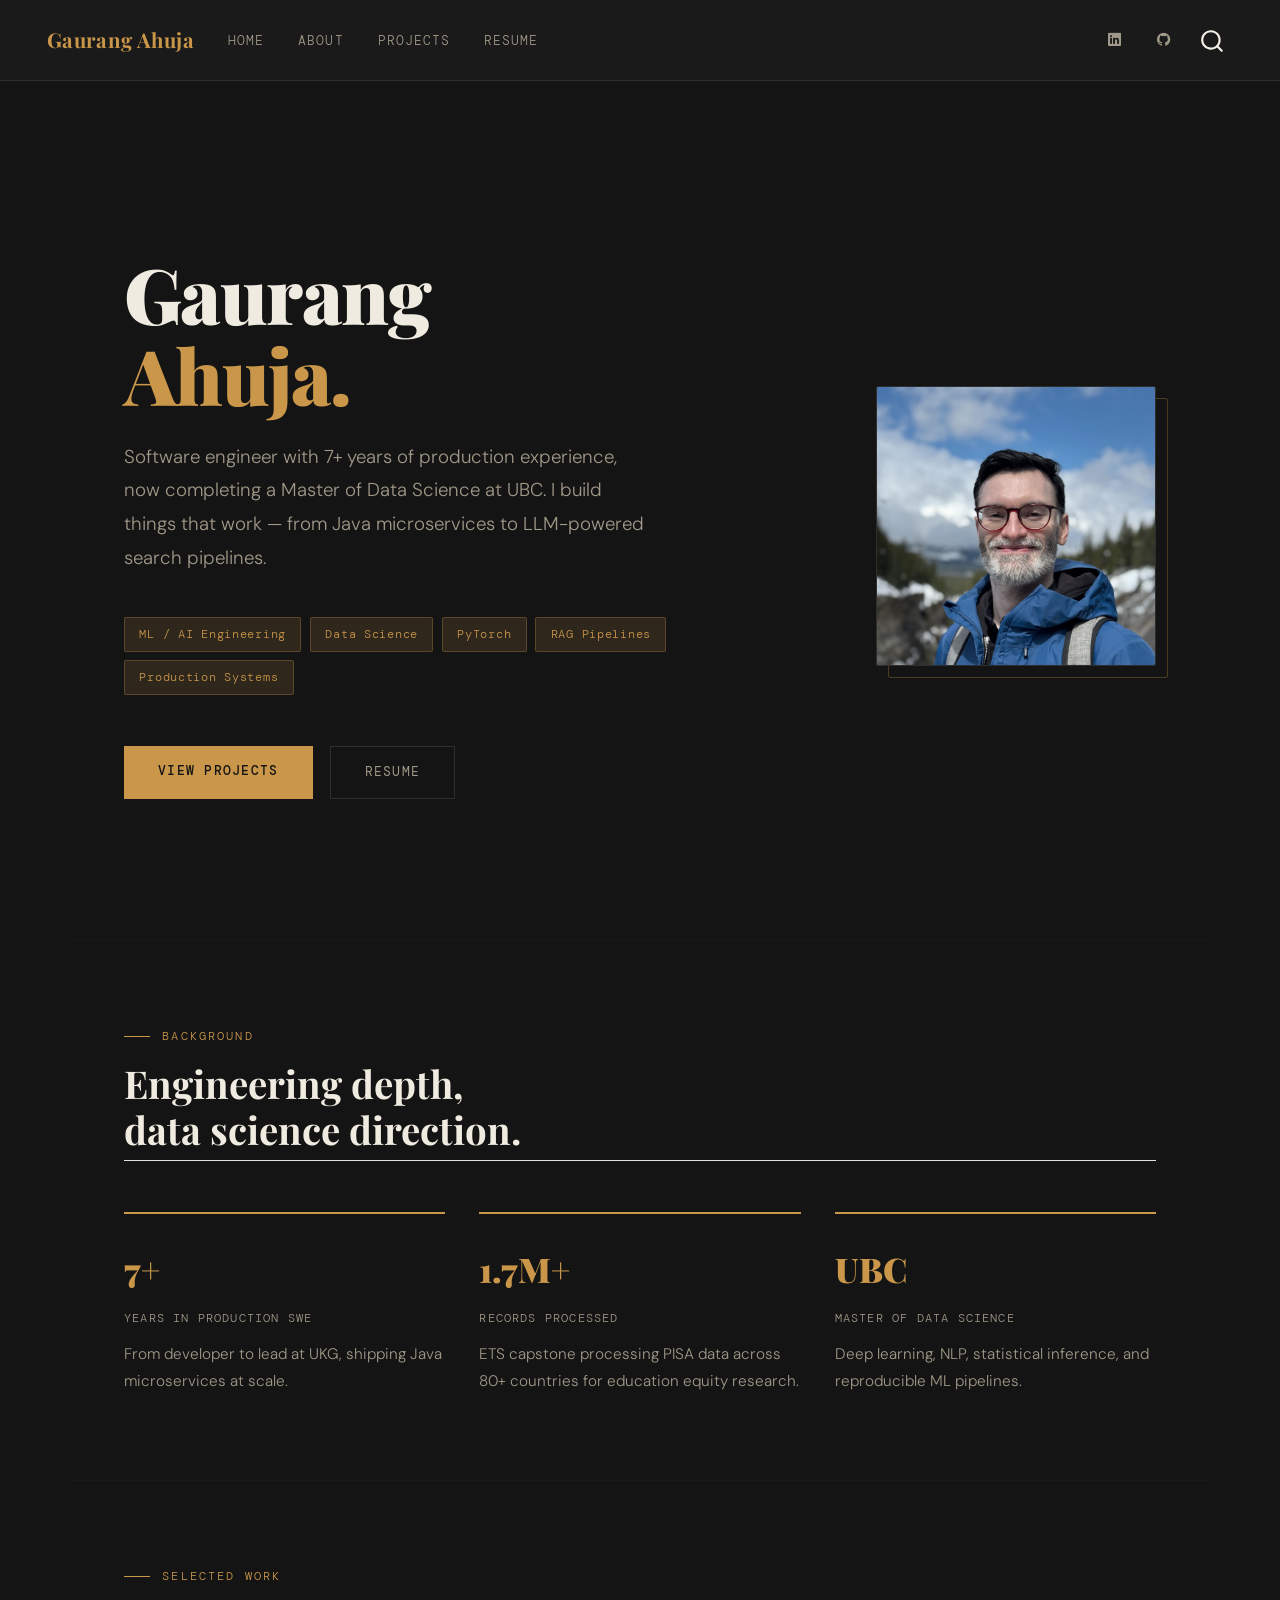
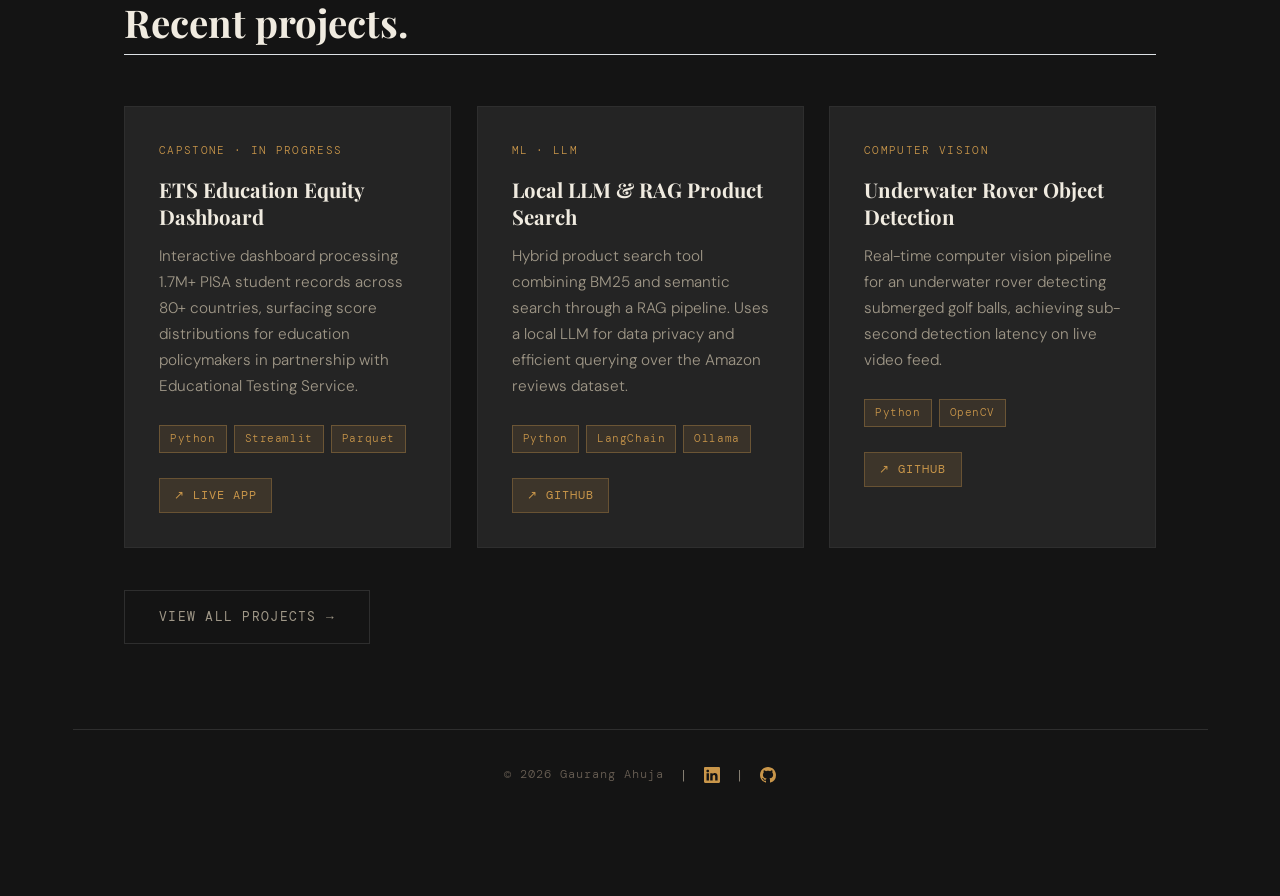
==== docs/index.html @ 5a4536c7 "fix font colour and styling" ====
<!DOCTYPE html>
<html xmlns="http://www.w3.org/1999/xhtml" lang="en" xml:lang="en"><head>

<meta charset="utf-8">
<meta name="generator" content="quarto-1.7.33">

<meta name="viewport" content="width=device-width, initial-scale=1.0, user-scalable=yes">


<title>Home – Gaurang Ahuja</title>
<style>
code{white-space: pre-wrap;}
span.smallcaps{font-variant: small-caps;}
div.columns{display: flex; gap: min(4vw, 1.5em);}
div.column{flex: auto; overflow-x: auto;}
div.hanging-indent{margin-left: 1.5em; text-indent: -1.5em;}
ul.task-list{list-style: none;}
ul.task-list li input[type="checkbox"] {
  width: 0.8em;
  margin: 0 0.8em 0.2em -1em; /* quarto-specific, see https://github.com/quarto-dev/quarto-cli/issues/4556 */ 
  vertical-align: middle;
}
</style>


<script src="site_libs/quarto-nav/quarto-nav.js"></script>
<script src="site_libs/quarto-nav/headroom.min.js"></script>
<script src="site_libs/clipboard/clipboard.min.js"></script>
<script src="site_libs/quarto-search/autocomplete.umd.js"></script>
<script src="site_libs/quarto-search/fuse.min.js"></script>
<script src="site_libs/quarto-search/quarto-search.js"></script>
<meta name="quarto:offset" content="./">
<link href="./favicon.ico" rel="icon">
<script src="site_libs/quarto-html/quarto.js" type="module"></script>
<script src="site_libs/quarto-html/tabsets/tabsets.js" type="module"></script>
<script src="site_libs/quarto-html/popper.min.js"></script>
<script src="site_libs/quarto-html/tippy.umd.min.js"></script>
<script src="site_libs/quarto-html/anchor.min.js"></script>
<link href="site_libs/quarto-html/tippy.css" rel="stylesheet">
<link href="site_libs/quarto-html/quarto-syntax-highlighting-ea385d0e468b0dd5ea5bf0780b1290d9.css" rel="stylesheet" id="quarto-text-highlighting-styles">
<script src="site_libs/bootstrap/bootstrap.min.js"></script>
<link href="site_libs/bootstrap/bootstrap-icons.css" rel="stylesheet">
<link href="site_libs/bootstrap/bootstrap-eea9c0ecd2c1f2538b0f4be70d340a17.min.css" rel="stylesheet" append-hash="true" id="quarto-bootstrap" data-mode="light">
<script id="quarto-search-options" type="application/json">{
  "location": "navbar",
  "copy-button": false,
  "collapse-after": 3,
  "panel-placement": "end",
  "type": "overlay",
  "limit": 50,
  "keyboard-shortcut": [
    "f",
    "/",
    "s"
  ],
  "show-item-context": false,
  "language": {
    "search-no-results-text": "No results",
    "search-matching-documents-text": "matching documents",
    "search-copy-link-title": "Copy link to search",
    "search-hide-matches-text": "Hide additional matches",
    "search-more-match-text": "more match in this document",
    "search-more-matches-text": "more matches in this document",
    "search-clear-button-title": "Clear",
    "search-text-placeholder": "",
    "search-detached-cancel-button-title": "Cancel",
    "search-submit-button-title": "Submit",
    "search-label": "Search"
  }
}</script>


<link rel="stylesheet" href="styles.css">
</head>

<body class="nav-fixed quarto-light">

<div id="quarto-search-results"></div>
  <header id="quarto-header" class="headroom fixed-top">
    <nav class="navbar navbar-expand-lg " data-bs-theme="dark">
      <div class="navbar-container container-fluid">
      <div class="navbar-brand-container mx-auto">
    <a class="navbar-brand" href="./index.html">
    <span class="navbar-title">Gaurang Ahuja</span>
    </a>
  </div>
            <div id="quarto-search" class="" title="Search"></div>
          <button class="navbar-toggler" type="button" data-bs-toggle="collapse" data-bs-target="#navbarCollapse" aria-controls="navbarCollapse" role="menu" aria-expanded="false" aria-label="Toggle navigation" onclick="if (window.quartoToggleHeadroom) { window.quartoToggleHeadroom(); }">
  <span class="navbar-toggler-icon"></span>
</button>
          <div class="collapse navbar-collapse" id="navbarCollapse">
            <ul class="navbar-nav navbar-nav-scroll me-auto">
  <li class="nav-item">
    <a class="nav-link active" href="./index.html" aria-current="page"> 
<span class="menu-text">Home</span></a>
  </li>  
  <li class="nav-item">
    <a class="nav-link" href="./about.html"> 
<span class="menu-text">About</span></a>
  </li>  
  <li class="nav-item">
    <a class="nav-link" href="./projects.html"> 
<span class="menu-text">Projects</span></a>
  </li>  
  <li class="nav-item">
    <a class="nav-link" href="./resume.html"> 
<span class="menu-text">Resume</span></a>
  </li>  
</ul>
            <ul class="navbar-nav navbar-nav-scroll ms-auto">
  <li class="nav-item compact">
    <a class="nav-link" href="https://www.linkedin.com/in/gaurang-ahuja/"> <i class="bi bi-linkedin" role="img" aria-label="LinkedIn">
</i> 
<span class="menu-text"></span></a>
  </li>  
  <li class="nav-item compact">
    <a class="nav-link" href="https://github.com/gaurang23"> <i class="bi bi-github" role="img" aria-label="GitHub">
</i> 
<span class="menu-text"></span></a>
  </li>  
</ul>
          </div> <!-- /navcollapse -->
            <div class="quarto-navbar-tools">
</div>
      </div> <!-- /container-fluid -->
    </nav>
</header>
<!-- content -->
<div id="quarto-content" class="quarto-container page-columns page-rows-contents page-layout-full page-navbar">
<!-- sidebar -->
<!-- margin-sidebar -->
    
<!-- main -->
<main class="content column-page" id="quarto-document-content">

<header id="title-block-header" class="quarto-title-block default">
<div class="quarto-title">
<h1 class="title">Home</h1>
</div>



<div class="quarto-title-meta column-page">

    
  
    
  </div>
  


</header>


<section class="hero">
  <div class="hero-text">
    <h1>Gaurang<br><span>Ahuja.</span></h1>
    <p class="hero-subtitle">
      Software engineer with 7+ years of production experience, 
      now completing a Master of Data Science at UBC. 
      I build things that work — from Java microservices to LLM-powered search pipelines.
    </p>
    <div class="hero-tags">
      <span class="tag">ML / AI Engineering</span>
      <span class="tag">Data Science</span>
      <span class="tag">PyTorch</span>
      <span class="tag">RAG Pipelines</span>
      <span class="tag">Production Systems</span>
    </div>
    <div class="hero-cta">
      <a href="./projects.html" class="btn-primary-custom">View Projects</a>
      <a href="./resume.html" class="btn-secondary-custom">Resume</a>
    </div>
  </div>
  <div class="hero-image">
    <img src="profile.jpg" alt="Gaurang Ahuja">
  </div>
</section>

<hr class="section-divider">

<section class="section">
  <div class="section-label">Background</div>
  <h2 class="anchored">Engineering depth,<br>data science direction.</h2>
  <div style="display: grid; grid-template-columns: 1fr 1fr 1fr; gap: 2rem;">
    <div style="border-top: 2px solid var(--accent); padding-top: 1.5rem;">
      <div style="font-family: 'Playfair Display', serif; font-size: 2rem; font-weight: 900; color: var(--accent); margin-bottom: 0.5rem;">7+</div>
      <div style="font-family: 'DM Mono', monospace; font-size: 0.7rem; letter-spacing: 0.1em; text-transform: uppercase; color: var(--text-secondary); margin-bottom: 0.75rem;">Years in Production SWE</div>
      <div style="font-size: 0.9rem; color: var(--text-secondary);">From developer to lead at UKG, shipping Java microservices at scale.</div>
    </div>
    <div style="border-top: 2px solid var(--accent); padding-top: 1.5rem;">
      <div style="font-family: 'Playfair Display', serif; font-size: 2rem; font-weight: 900; color: var(--accent); margin-bottom: 0.5rem;">1.7M+</div>
      <div style="font-family: 'DM Mono', monospace; font-size: 0.7rem; letter-spacing: 0.1em; text-transform: uppercase; color: var(--text-secondary); margin-bottom: 0.75rem;">Records Processed</div>
      <div style="font-size: 0.9rem; color: var(--text-secondary);">ETS capstone processing PISA data across 80+ countries for education equity research.</div>
    </div>
    <div style="border-top: 2px solid var(--accent); padding-top: 1.5rem;">
      <div style="font-family: 'Playfair Display', serif; font-size: 2rem; font-weight: 900; color: var(--accent); margin-bottom: 0.5rem;">UBC</div>
      <div style="font-family: 'DM Mono', monospace; font-size: 0.7rem; letter-spacing: 0.1em; text-transform: uppercase; color: var(--text-secondary); margin-bottom: 0.75rem;">Master of Data Science</div>
      <div style="font-size: 0.9rem; color: var(--text-secondary);">Deep learning, NLP, statistical inference, and reproducible ML pipelines.</div>
    </div>
  </div>
</section>

<hr class="section-divider">

<section class="section">
  <div class="section-label">Selected Work</div>
  <h2 class="anchored">Recent projects.</h2>
  <div class="projects-grid">

    <div class="project-card">
      <div class="project-badge">Capstone · In Progress</div>
      <div class="project-title">ETS Education Equity Dashboard</div>
      <p class="project-desc">Interactive dashboard processing 1.7M+ PISA student records across 80+ countries, surfacing score distributions for education policymakers in partnership with Educational Testing Service.</p>
      <div class="project-stack">
        <span class="stack-tag">Python</span>
        <span class="stack-tag">Streamlit</span>
        <span class="stack-tag">Parquet</span>
      </div>
      <div class="project-links">
        <a href="https://019e4677-6a04-aa54-3548-1eae51bbdb21.share.connect.posit.cloud/" class="project-link" target="_blank">↗ Live App</a>
      </div>
    </div>

    <div class="project-card">
      <div class="project-badge">ML · LLM</div>
      <div class="project-title">Local LLM &amp; RAG Product Search</div>
      <p class="project-desc">Hybrid product search tool combining BM25 and semantic search through a RAG pipeline. Uses a local LLM for data privacy and efficient querying over the Amazon reviews dataset.</p>
      <div class="project-stack">
        <span class="stack-tag">Python</span>
        <span class="stack-tag">LangChain</span>
        <span class="stack-tag">Ollama</span>
      </div>
      <div class="project-links">
        <a href="https://github.com/gaurang23" class="project-link" target="_blank">↗ GitHub</a>
      </div>
    </div>

    <div class="project-card">
      <div class="project-badge">Computer Vision</div>
      <div class="project-title">Underwater Rover Object Detection</div>
      <p class="project-desc">Real-time computer vision pipeline for an underwater rover detecting submerged golf balls, achieving sub-second detection latency on live video feed.</p>
      <div class="project-stack">
        <span class="stack-tag">Python</span>
        <span class="stack-tag">OpenCV</span>
      </div>
      <div class="project-links">
        <a href="https://github.com/gaurang23" class="project-link" target="_blank">↗ GitHub</a>
      </div>
    </div>

  </div>
  <div style="margin-top: 2.5rem;">
    <a href="./projects.html" class="btn-secondary-custom">View all projects →</a>
  </div>
</section>

<footer class="site-footer">
  <span>© 2026 Gaurang Ahuja</span>
  &nbsp;<span style="color: var(--text-secondary);">|</span>&nbsp;
  <a href="https://www.linkedin.com/in/gaurang-ahuja/" style="color: var(--accent); text-decoration: none;" title="LinkedIn">
    <svg xmlns="http://www.w3.org/2000/svg" width="16" height="16" fill="currentColor" viewbox="0 0 16 16" style="vertical-align: middle;">
      <path d="M0 1.146C0 .513.526 0 1.175 0h13.65C15.474 0 16 .513 16 1.146v13.708c0 .633-.526 1.146-1.175 1.146H1.175C.526 16 0 15.487 0 14.854zm4.943 12.248V6.169H2.542v7.225zm-1.2-8.212c.837 0 1.358-.554 1.358-1.248-.015-.709-.52-1.248-1.342-1.248S2.4 3.226 2.4 3.934c0 .694.521 1.248 1.327 1.248zm4.908 8.212V9.359c0-.216.016-.432.08-.586.173-.431.568-.878 1.232-.878.869 0 1.216.662 1.216 1.634v3.865h2.401V9.25c0-2.22-1.184-3.252-2.764-3.252-1.274 0-1.845.7-2.165 1.193v.025h-.016l.016-.025V6.169h-2.4c.03.678 0 7.225 0 7.225z"></path>
    </svg>
  </a>
  &nbsp;<span style="color: var(--text-secondary);">|</span>&nbsp;
  <a href="https://github.com/gaurang23" style="color: var(--accent); text-decoration: none;" title="GitHub">
    <svg xmlns="http://www.w3.org/2000/svg" width="16" height="16" fill="currentColor" viewbox="0 0 16 16" style="vertical-align: middle;">
      <path d="M8 0C3.58 0 0 3.58 0 8c0 3.54 2.29 6.53 5.47 7.59.4.07.55-.17.55-.38 0-.19-.01-.82-.01-1.49-2.01.37-2.53-.49-2.69-.94-.09-.23-.48-.94-.82-1.13-.28-.15-.68-.52-.01-.53.63-.01 1.08.58 1.23.82.72 1.21 1.87.87 2.33.66.07-.52.28-.87.51-1.07-1.78-.2-3.64-.89-3.64-3.95 0-.87.31-1.59.82-2.15-.08-.2-.36-1.02.08-2.12 0 0 .67-.21 2.2.82.64-.18 1.32-.27 2-.27s1.36.09 2 .27c1.53-1.04 2.2-.82 2.2-.82.44 1.1.16 1.92.08 2.12.51.56.82 1.27.82 2.15 0 3.07-1.87 3.75-3.65 3.95.29.25.54.73.54 1.48 0 1.07-.01 1.93-.01 2.2 0 .21.15.46.55.38A8.01 8.01 0 0 0 16 8c0-4.42-3.58-8-8-8"></path>
    </svg>
  </a>
</footer>



</main> <!-- /main -->
<script id="quarto-html-after-body" type="application/javascript">
  window.document.addEventListener("DOMContentLoaded", function (event) {
    const icon = "";
    const anchorJS = new window.AnchorJS();
    anchorJS.options = {
      placement: 'right',
      icon: icon
    };
    anchorJS.add('.anchored');
    const isCodeAnnotation = (el) => {
      for (const clz of el.classList) {
        if (clz.startsWith('code-annotation-')) {                     
          return true;
        }
      }
      return false;
    }
    const onCopySuccess = function(e) {
      // button target
      const button = e.trigger;
      // don't keep focus
      button.blur();
      // flash "checked"
      button.classList.add('code-copy-button-checked');
      var currentTitle = button.getAttribute("title");
      button.setAttribute("title", "Copied!");
      let tooltip;
      if (window.bootstrap) {
        button.setAttribute("data-bs-toggle", "tooltip");
        button.setAttribute("data-bs-placement", "left");
        button.setAttribute("data-bs-title", "Copied!");
        tooltip = new bootstrap.Tooltip(button, 
          { trigger: "manual", 
            customClass: "code-copy-button-tooltip",
            offset: [0, -8]});
        tooltip.show();    
      }
      setTimeout(function() {
        if (tooltip) {
          tooltip.hide();
          button.removeAttribute("data-bs-title");
          button.removeAttribute("data-bs-toggle");
          button.removeAttribute("data-bs-placement");
        }
        button.setAttribute("title", currentTitle);
        button.classList.remove('code-copy-button-checked');
      }, 1000);
      // clear code selection
      e.clearSelection();
    }
    const getTextToCopy = function(trigger) {
        const codeEl = trigger.previousElementSibling.cloneNode(true);
        for (const childEl of codeEl.children) {
          if (isCodeAnnotation(childEl)) {
            childEl.remove();
          }
        }
        return codeEl.innerText;
    }
    const clipboard = new window.ClipboardJS('.code-copy-button:not([data-in-quarto-modal])', {
      text: getTextToCopy
    });
    clipboard.on('success', onCopySuccess);
    if (window.document.getElementById('quarto-embedded-source-code-modal')) {
      const clipboardModal = new window.ClipboardJS('.code-copy-button[data-in-quarto-modal]', {
        text: getTextToCopy,
        container: window.document.getElementById('quarto-embedded-source-code-modal')
      });
      clipboardModal.on('success', onCopySuccess);
    }
      var localhostRegex = new RegExp(/^(?:http|https):\/\/localhost\:?[0-9]*\//);
      var mailtoRegex = new RegExp(/^mailto:/);
        var filterRegex = new RegExp('/' + window.location.host + '/');
      var isInternal = (href) => {
          return filterRegex.test(href) || localhostRegex.test(href) || mailtoRegex.test(href);
      }
      // Inspect non-navigation links and adorn them if external
     var links = window.document.querySelectorAll('a[href]:not(.nav-link):not(.navbar-brand):not(.toc-action):not(.sidebar-link):not(.sidebar-item-toggle):not(.pagination-link):not(.no-external):not([aria-hidden]):not(.dropdown-item):not(.quarto-navigation-tool):not(.about-link)');
      for (var i=0; i<links.length; i++) {
        const link = links[i];
        if (!isInternal(link.href)) {
          // undo the damage that might have been done by quarto-nav.js in the case of
          // links that we want to consider external
          if (link.dataset.originalHref !== undefined) {
            link.href = link.dataset.originalHref;
          }
        }
      }
    function tippyHover(el, contentFn, onTriggerFn, onUntriggerFn) {
      const config = {
        allowHTML: true,
        maxWidth: 500,
        delay: 100,
        arrow: false,
        appendTo: function(el) {
            return el.parentElement;
        },
        interactive: true,
        interactiveBorder: 10,
        theme: 'quarto',
        placement: 'bottom-start',
      };
      if (contentFn) {
        config.content = contentFn;
      }
      if (onTriggerFn) {
        config.onTrigger = onTriggerFn;
      }
      if (onUntriggerFn) {
        config.onUntrigger = onUntriggerFn;
      }
      window.tippy(el, config); 
    }
    const noterefs = window.document.querySelectorAll('a[role="doc-noteref"]');
    for (var i=0; i<noterefs.length; i++) {
      const ref = noterefs[i];
      tippyHover(ref, function() {
        // use id or data attribute instead here
        let href = ref.getAttribute('data-footnote-href') || ref.getAttribute('href');
        try { href = new URL(href).hash; } catch {}
        const id = href.replace(/^#\/?/, "");
        const note = window.document.getElementById(id);
        if (note) {
          return note.innerHTML;
        } else {
          return "";
        }
      });
    }
    const xrefs = window.document.querySelectorAll('a.quarto-xref');
    const processXRef = (id, note) => {
      // Strip column container classes
      const stripColumnClz = (el) => {
        el.classList.remove("page-full", "page-columns");
        if (el.children) {
          for (const child of el.children) {
            stripColumnClz(child);
          }
        }
      }
      stripColumnClz(note)
      if (id === null || id.startsWith('sec-')) {
        // Special case sections, only their first couple elements
        const container = document.createElement("div");
        if (note.children && note.children.length > 2) {
          container.appendChild(note.children[0].cloneNode(true));
          for (let i = 1; i < note.children.length; i++) {
            const child = note.children[i];
            if (child.tagName === "P" && child.innerText === "") {
              continue;
            } else {
              container.appendChild(child.cloneNode(true));
              break;
            }
          }
          if (window.Quarto?.typesetMath) {
            window.Quarto.typesetMath(container);
          }
          return container.innerHTML
        } else {
          if (window.Quarto?.typesetMath) {
            window.Quarto.typesetMath(note);
          }
          return note.innerHTML;
        }
      } else {
        // Remove any anchor links if they are present
        const anchorLink = note.querySelector('a.anchorjs-link');
        if (anchorLink) {
          anchorLink.remove();
        }
        if (window.Quarto?.typesetMath) {
          window.Quarto.typesetMath(note);
        }
        if (note.classList.contains("callout")) {
          return note.outerHTML;
        } else {
          return note.innerHTML;
        }
      }
    }
    for (var i=0; i<xrefs.length; i++) {
      const xref = xrefs[i];
      tippyHover(xref, undefined, function(instance) {
        instance.disable();
        let url = xref.getAttribute('href');
        let hash = undefined; 
        if (url.startsWith('#')) {
          hash = url;
        } else {
          try { hash = new URL(url).hash; } catch {}
        }
        if (hash) {
          const id = hash.replace(/^#\/?/, "");
          const note = window.document.getElementById(id);
          if (note !== null) {
            try {
              const html = processXRef(id, note.cloneNode(true));
              instance.setContent(html);
            } finally {
              instance.enable();
              instance.show();
            }
          } else {
            // See if we can fetch this
            fetch(url.split('#')[0])
            .then(res => res.text())
            .then(html => {
              const parser = new DOMParser();
              const htmlDoc = parser.parseFromString(html, "text/html");
              const note = htmlDoc.getElementById(id);
              if (note !== null) {
                const html = processXRef(id, note);
                instance.setContent(html);
              } 
            }).finally(() => {
              instance.enable();
              instance.show();
            });
          }
        } else {
          // See if we can fetch a full url (with no hash to target)
          // This is a special case and we should probably do some content thinning / targeting
          fetch(url)
          .then(res => res.text())
          .then(html => {
            const parser = new DOMParser();
            const htmlDoc = parser.parseFromString(html, "text/html");
            const note = htmlDoc.querySelector('main.content');
            if (note !== null) {
              // This should only happen for chapter cross references
              // (since there is no id in the URL)
              // remove the first header
              if (note.children.length > 0 && note.children[0].tagName === "HEADER") {
                note.children[0].remove();
              }
              const html = processXRef(null, note);
              instance.setContent(html);
            } 
          }).finally(() => {
            instance.enable();
            instance.show();
          });
        }
      }, function(instance) {
      });
    }
        let selectedAnnoteEl;
        const selectorForAnnotation = ( cell, annotation) => {
          let cellAttr = 'data-code-cell="' + cell + '"';
          let lineAttr = 'data-code-annotation="' +  annotation + '"';
          const selector = 'span[' + cellAttr + '][' + lineAttr + ']';
          return selector;
        }
        const selectCodeLines = (annoteEl) => {
          const doc = window.document;
          const targetCell = annoteEl.getAttribute("data-target-cell");
          const targetAnnotation = annoteEl.getAttribute("data-target-annotation");
          const annoteSpan = window.document.querySelector(selectorForAnnotation(targetCell, targetAnnotation));
          const lines = annoteSpan.getAttribute("data-code-lines").split(",");
          const lineIds = lines.map((line) => {
            return targetCell + "-" + line;
          })
          let top = null;
          let height = null;
          let parent = null;
          if (lineIds.length > 0) {
              //compute the position of the single el (top and bottom and make a div)
              const el = window.document.getElementById(lineIds[0]);
              top = el.offsetTop;
              height = el.offsetHeight;
              parent = el.parentElement.parentElement;
            if (lineIds.length > 1) {
              const lastEl = window.document.getElementById(lineIds[lineIds.length - 1]);
              const bottom = lastEl.offsetTop + lastEl.offsetHeight;
              height = bottom - top;
            }
            if (top !== null && height !== null && parent !== null) {
              // cook up a div (if necessary) and position it 
              let div = window.document.getElementById("code-annotation-line-highlight");
              if (div === null) {
                div = window.document.createElement("div");
                div.setAttribute("id", "code-annotation-line-highlight");
                div.style.position = 'absolute';
                parent.appendChild(div);
              }
              div.style.top = top - 2 + "px";
              div.style.height = height + 4 + "px";
              div.style.left = 0;
              let gutterDiv = window.document.getElementById("code-annotation-line-highlight-gutter");
              if (gutterDiv === null) {
                gutterDiv = window.document.createElement("div");
                gutterDiv.setAttribute("id", "code-annotation-line-highlight-gutter");
                gutterDiv.style.position = 'absolute';
                const codeCell = window.document.getElementById(targetCell);
                const gutter = codeCell.querySelector('.code-annotation-gutter');
                gutter.appendChild(gutterDiv);
              }
              gutterDiv.style.top = top - 2 + "px";
              gutterDiv.style.height = height + 4 + "px";
            }
            selectedAnnoteEl = annoteEl;
          }
        };
        const unselectCodeLines = () => {
          const elementsIds = ["code-annotation-line-highlight", "code-annotation-line-highlight-gutter"];
          elementsIds.forEach((elId) => {
            const div = window.document.getElementById(elId);
            if (div) {
              div.remove();
            }
          });
          selectedAnnoteEl = undefined;
        };
          // Handle positioning of the toggle
      window.addEventListener(
        "resize",
        throttle(() => {
          elRect = undefined;
          if (selectedAnnoteEl) {
            selectCodeLines(selectedAnnoteEl);
          }
        }, 10)
      );
      function throttle(fn, ms) {
      let throttle = false;
      let timer;
        return (...args) => {
          if(!throttle) { // first call gets through
              fn.apply(this, args);
              throttle = true;
          } else { // all the others get throttled
              if(timer) clearTimeout(timer); // cancel #2
              timer = setTimeout(() => {
                fn.apply(this, args);
                timer = throttle = false;
              }, ms);
          }
        };
      }
        // Attach click handler to the DT
        const annoteDls = window.document.querySelectorAll('dt[data-target-cell]');
        for (const annoteDlNode of annoteDls) {
          annoteDlNode.addEventListener('click', (event) => {
            const clickedEl = event.target;
            if (clickedEl !== selectedAnnoteEl) {
              unselectCodeLines();
              const activeEl = window.document.querySelector('dt[data-target-cell].code-annotation-active');
              if (activeEl) {
                activeEl.classList.remove('code-annotation-active');
              }
              selectCodeLines(clickedEl);
              clickedEl.classList.add('code-annotation-active');
            } else {
              // Unselect the line
              unselectCodeLines();
              clickedEl.classList.remove('code-annotation-active');
            }
          });
        }
    const findCites = (el) => {
      const parentEl = el.parentElement;
      if (parentEl) {
        const cites = parentEl.dataset.cites;
        if (cites) {
          return {
            el,
            cites: cites.split(' ')
          };
        } else {
          return findCites(el.parentElement)
        }
      } else {
        return undefined;
      }
    };
    var bibliorefs = window.document.querySelectorAll('a[role="doc-biblioref"]');
    for (var i=0; i<bibliorefs.length; i++) {
      const ref = bibliorefs[i];
      const citeInfo = findCites(ref);
      if (citeInfo) {
        tippyHover(citeInfo.el, function() {
          var popup = window.document.createElement('div');
          citeInfo.cites.forEach(function(cite) {
            var citeDiv = window.document.createElement('div');
            citeDiv.classList.add('hanging-indent');
            citeDiv.classList.add('csl-entry');
            var biblioDiv = window.document.getElementById('ref-' + cite);
            if (biblioDiv) {
              citeDiv.innerHTML = biblioDiv.innerHTML;
            }
            popup.appendChild(citeDiv);
          });
          return popup.innerHTML;
        });
      }
    }
  });
  </script>
</div> <!-- /content -->




</body></html>
---- docs/site_libs/quarto-html/tippy.css ----
.tippy-box[data-animation=fade][data-state=hidden]{opacity:0}[data-tippy-root]{max-width:calc(100vw - 10px)}.tippy-box{position:relative;background-color:#333;color:#fff;border-radius:4px;font-size:14px;line-height:1.4;white-space:normal;outline:0;transition-property:transform,visibility,opacity}.tippy-box[data-placement^=top]>.tippy-arrow{bottom:0}.tippy-box[data-placement^=top]>.tippy-arrow:before{bottom:-7px;left:0;border-width:8px 8px 0;border-top-color:initial;transform-origin:center top}.tippy-box[data-placement^=bottom]>.tippy-arrow{top:0}.tippy-box[data-placement^=bottom]>.tippy-arrow:before{top:-7px;left:0;border-width:0 8px 8px;border-bottom-color:initial;transform-origin:center bottom}.tippy-box[data-placement^=left]>.tippy-arrow{right:0}.tippy-box[data-placement^=left]>.tippy-arrow:before{border-width:8px 0 8px 8px;border-left-color:initial;right:-7px;transform-origin:center left}.tippy-box[data-placement^=right]>.tippy-arrow{left:0}.tippy-box[data-placement^=right]>.tippy-arrow:before{left:-7px;border-width:8px 8px 8px 0;border-right-color:initial;transform-origin:center right}.tippy-box[data-inertia][data-state=visible]{transition-timing-function:cubic-bezier(.54,1.5,.38,1.11)}.tippy-arrow{width:16px;height:16px;color:#333}.tippy-arrow:before{content:"";position:absolute;border-color:transparent;border-style:solid}.tippy-content{position:relative;padding:5px 9px;z-index:1}
---- docs/site_libs/quarto-html/quarto-syntax-highlighting-ea385d0e468b0dd5ea5bf0780b1290d9.css ----
/* quarto syntax highlight colors */
:root {
  --quarto-hl-ot-color: #003B4F;
  --quarto-hl-at-color: #657422;
  --quarto-hl-ss-color: #20794D;
  --quarto-hl-an-color: #5E5E5E;
  --quarto-hl-fu-color: #4758AB;
  --quarto-hl-st-color: #20794D;
  --quarto-hl-cf-color: #003B4F;
  --quarto-hl-op-color: #5E5E5E;
  --quarto-hl-er-color: #AD0000;
  --quarto-hl-bn-color: #AD0000;
  --quarto-hl-al-color: #AD0000;
  --quarto-hl-va-color: #111111;
  --quarto-hl-bu-color: inherit;
  --quarto-hl-ex-color: inherit;
  --quarto-hl-pp-color: #AD0000;
  --quarto-hl-in-color: #5E5E5E;
  --quarto-hl-vs-color: #20794D;
  --quarto-hl-wa-color: #5E5E5E;
  --quarto-hl-do-color: #5E5E5E;
  --quarto-hl-im-color: #00769E;
  --quarto-hl-ch-color: #20794D;
  --quarto-hl-dt-color: #AD0000;
  --quarto-hl-fl-color: #AD0000;
  --quarto-hl-co-color: #5E5E5E;
  --quarto-hl-cv-color: #5E5E5E;
  --quarto-hl-cn-color: #8f5902;
  --quarto-hl-sc-color: #5E5E5E;
  --quarto-hl-dv-color: #AD0000;
  --quarto-hl-kw-color: #003B4F;
}

/* other quarto variables */
:root {
  --quarto-font-monospace: SFMono-Regular, Menlo, Monaco, Consolas, "Liberation Mono", "Courier New", monospace;
}

/* syntax highlight based on Pandoc's rules */
pre > code.sourceCode > span {
  color: #003B4F;
}

code.sourceCode > span {
  color: #003B4F;
}

div.sourceCode,
div.sourceCode pre.sourceCode {
  color: #003B4F;
}

/* Normal */
code span {
  color: #003B4F;
}

/* Alert */
code span.al {
  color: #AD0000;
  font-style: inherit;
}

/* Annotation */
code span.an {
  color: #5E5E5E;
  font-style: inherit;
}

/* Attribute */
code span.at {
  color: #657422;
  font-style: inherit;
}

/* BaseN */
code span.bn {
  color: #AD0000;
  font-style: inherit;
}

/* BuiltIn */
code span.bu {
  font-style: inherit;
}

/* ControlFlow */
code span.cf {
  color: #003B4F;
  font-weight: bold;
  font-style: inherit;
}

/* Char */
code span.ch {
  color: #20794D;
  font-style: inherit;
}

/* Constant */
code span.cn {
  color: #8f5902;
  font-style: inherit;
}

/* Comment */
code span.co {
  color: #5E5E5E;
  font-style: inherit;
}

/* CommentVar */
code span.cv {
  color: #5E5E5E;
  font-style: italic;
}

/* Documentation */
code span.do {
  color: #5E5E5E;
  font-style: italic;
}

/* DataType */
code span.dt {
  color: #AD0000;
  font-style: inherit;
}

/* DecVal */
code span.dv {
  color: #AD0000;
  font-style: inherit;
}

/* Error */
code span.er {
  color: #AD0000;
  font-style: inherit;
}

/* Extension */
code span.ex {
  font-style: inherit;
}

/* Float */
code span.fl {
  color: #AD0000;
  font-style: inherit;
}

/* Function */
code span.fu {
  color: #4758AB;
  font-style: inherit;
}

/* Import */
code span.im {
  color: #00769E;
  font-style: inherit;
}

/* Information */
code span.in {
  color: #5E5E5E;
  font-style: inherit;
}

/* Keyword */
code span.kw {
  color: #003B4F;
  font-weight: bold;
  font-style: inherit;
}

/* Operator */
code span.op {
  color: #5E5E5E;
  font-style: inherit;
}

/* Other */
code span.ot {
  color: #003B4F;
  font-style: inherit;
}

/* Preprocessor */
code span.pp {
  color: #AD0000;
  font-style: inherit;
}

/* SpecialChar */
code span.sc {
  color: #5E5E5E;
  font-style: inherit;
}

/* SpecialString */
code span.ss {
  color: #20794D;
  font-style: inherit;
}

/* String */
code span.st {
  color: #20794D;
  font-style: inherit;
}

/* Variable */
code span.va {
  color: #111111;
  font-style: inherit;
}

/* VerbatimString */
code span.vs {
  color: #20794D;
  font-style: inherit;
}

/* Warning */
code span.wa {
  color: #5E5E5E;
  font-style: italic;
}

.prevent-inlining {
  content: "</";
}

/*# sourceMappingURL=538754cbb4183396a2435bcb80637e05.css.map */
---- docs/styles.css ----
/* ============================================
   GAURANG AHUJA — PORTFOLIO
   Dark editorial aesthetic
   Charcoal + Warm Amber accent
   ============================================ */

@import url('https://fonts.googleapis.com/css2?family=Playfair+Display:wght@400;700;900&family=DM+Mono:wght@300;400;500&family=DM+Sans:wght@300;400;500&display=swap');

:root {
  --bg-primary: #141414;
  --bg-secondary: #1e1e1e;
  --bg-card: #242424;
  --accent: #c9964a;
  --accent-light: #e8b96a;
  --accent-dim: rgba(201, 150, 74, 0.15);
  --text-primary: #f0ebe0;
  --text-secondary: #a09888;
  --text-muted: #6a6055;
  --border: #2e2e2e;
  --border-accent: rgba(201, 150, 74, 0.3);
}

/* ── Base ── */
body {
  background-color: var(--bg-primary) !important;
  color: var(--text-primary) !important;
  font-family: 'DM Sans', sans-serif !important;
  font-weight: 300;
  line-height: 1.75;
}

/* ── Navbar ── */
.navbar {
  background-color: #1a1a1a !important;
  border-bottom: 1px solid var(--border) !important;
  padding: 1rem 2rem !important;
}

.navbar-brand {
  font-family: 'Playfair Display', serif !important;
  font-weight: 700 !important;
  font-size: 1.2rem !important;
  color: var(--accent) !important;
  letter-spacing: 0.02em;
}

.navbar-nav .nav-link {
  color: var(--text-secondary) !important;
  font-family: 'DM Mono', monospace !important;
  font-size: 0.78rem !important;
  letter-spacing: 0.08em !important;
  text-transform: uppercase !important;
  transition: color 0.2s ease !important;
  padding: 0.5rem 1rem !important;
}

.navbar-nav .nav-link:hover {
  color: var(--accent) !important;
}

/* ── Main content area ── */
#quarto-content {
  background-color: var(--bg-primary) !important;
}

main {
  background-color: var(--bg-primary) !important;
}

.page-layout-full {
  background-color: var(--bg-primary) !important;
}

/* ── Hero Section ── */
.hero {
  min-height: 92vh;
  display: flex;
  align-items: center;
  padding: 6rem 2rem;
  max-width: 1100px;
  margin: 0 auto;
  gap: 5rem;
}

.hero-text {
  flex: 1;
}

.hero-eyebrow {
  font-family: 'DM Mono', monospace;
  font-size: 0.72rem;
  letter-spacing: 0.18em;
  text-transform: uppercase;
  color: var(--accent);
  margin-bottom: 1.5rem;
  display: flex;
  align-items: center;
  gap: 0.75rem;
}

.hero-eyebrow::before {
  content: '';
  display: inline-block;
  width: 2rem;
  height: 1px;
  background: var(--accent);
}

.hero h1 {
  font-family: 'Playfair Display', serif !important;
  font-size: clamp(3rem, 6vw, 5.5rem) !important;
  font-weight: 900 !important;
  line-height: 1.05 !important;
  color: var(--text-primary) !important;
  margin: 0 0 1.5rem 0 !important;
  letter-spacing: -0.02em;
}

.hero h1 span {
  color: var(--accent);
}

.hero-subtitle {
  font-family: 'DM Sans', sans-serif;
  font-size: 1.1rem;
  color: var(--text-secondary);
  max-width: 520px;
  line-height: 1.8;
  margin-bottom: 2.5rem;
}

.hero-tags {
  display: flex;
  flex-wrap: wrap;
  gap: 0.5rem;
  margin-bottom: 3rem;
}

.tag {
  font-family: 'DM Mono', monospace;
  font-size: 0.7rem;
  letter-spacing: 0.06em;
  padding: 0.35rem 0.85rem;
  border: 1px solid var(--border-accent);
  color: var(--accent);
  background: var(--accent-dim);
  border-radius: 2px;
}

.hero-cta {
  display: flex;
  gap: 1rem;
  flex-wrap: wrap;
}

.btn-primary-custom {
  font-family: 'DM Mono', monospace;
  font-size: 0.75rem;
  letter-spacing: 0.1em;
  text-transform: uppercase;
  padding: 0.85rem 2rem;
  background: var(--accent);
  color: #141414;
  border: none;
  text-decoration: none !important;
  font-weight: 500;
  transition: background 0.2s ease, transform 0.2s ease;
  display: inline-block;
}

.btn-primary-custom:hover {
  background: var(--accent-light);
  transform: translateY(-1px);
  color: #141414;
}

.btn-secondary-custom {
  font-family: 'DM Mono', monospace;
  font-size: 0.75rem;
  letter-spacing: 0.1em;
  text-transform: uppercase;
  padding: 0.85rem 2rem;
  background: transparent;
  color: var(--text-secondary);
  border: 1px solid var(--border);
  text-decoration: none !important;
  transition: border-color 0.2s ease, color 0.2s ease;
  display: inline-block;
}

.btn-secondary-custom:hover {
  border-color: var(--accent);
  color: var(--accent);
}

.hero-image {
  flex-shrink: 0;
  position: relative;
}

.hero-image img {
  width: 280px;
  height: 280px;
  object-fit: cover;
  object-position: center top;
  border-radius: 2px;
  filter: grayscale(20%);
  border: 1px solid var(--border);
  display: block;
  position: relative;
  z-index: 1;
}

.hero-image::before {
  content: '';
  position: absolute;
  top: 12px;
  left: 12px;
  right: -12px;
  bottom: -12px;
  border: 1px solid var(--border-accent);
  border-radius: 2px;
  z-index: 0;
}

/* ── Section layouts ── */
.section {
  max-width: 1100px;
  margin: 0 auto;
  padding: 5rem 2rem;
}

.section-label {
  font-family: 'DM Mono', monospace;
  font-size: 0.7rem;
  letter-spacing: 0.18em;
  text-transform: uppercase;
  color: var(--accent);
  margin-bottom: 0.75rem;
  display: flex;
  align-items: center;
  gap: 0.75rem;
}

.section-label::before {
  content: '';
  display: inline-block;
  width: 1.5rem;
  height: 1px;
  background: var(--accent);
}

.section h2 {
  font-family: 'Playfair Display', serif !important;
  font-size: clamp(1.8rem, 3vw, 2.8rem) !important;
  font-weight: 700 !important;
  color: var(--text-primary) !important;
  margin: 0 0 3rem 0 !important;
  line-height: 1.2 !important;
}

/* ── Divider ── */
.section-divider {
  border: none;
  border-top: 1px solid var(--border);
  margin: 0;
}

/* ── About page ── */
.about-grid {
  display: grid;
  grid-template-columns: 1fr 1fr;
  gap: 5rem;
  align-items: start;
}

.about-text p {
  color: var(--text-secondary);
  font-size: 1.05rem;
  margin-bottom: 1.5rem;
}

.about-text p strong {
  color: var(--text-primary);
  font-weight: 500;
}

.about-stats {
  display: flex;
  flex-direction: column;
  gap: 2rem;
}

.stat-item {
  border-left: 2px solid var(--accent);
  padding-left: 1.5rem;
}

.stat-number {
  font-family: 'Playfair Display', serif;
  font-size: 2.5rem;
  font-weight: 900;
  color: var(--accent);
  line-height: 1;
  margin-bottom: 0.25rem;
}

.stat-label {
  font-family: 'DM Mono', monospace;
  font-size: 0.72rem;
  letter-spacing: 0.1em;
  text-transform: uppercase;
  color: var(--text-muted);
}

/* ── Timeline ── */
.timeline {
  position: relative;
  padding-left: 2rem;
}

.timeline::before {
  content: '';
  position: absolute;
  left: 0;
  top: 0.5rem;
  bottom: 0;
  width: 1px;
  background: var(--border);
}

.timeline-item {
  position: relative;
  margin-bottom: 2.5rem;
}

.timeline-item::before {
  content: '';
  position: absolute;
  left: -2.4rem;
  top: 0.45rem;
  width: 8px;
  height: 8px;
  background: var(--accent);
  border-radius: 50%;
}

.timeline-date {
  font-family: 'DM Mono', monospace;
  font-size: 0.7rem;
  letter-spacing: 0.08em;
  color: var(--accent);
  margin-bottom: 0.25rem;
}

.timeline-title {
  font-size: 1rem;
  font-weight: 500;
  color: var(--text-primary);
  margin-bottom: 0.15rem;
}

.timeline-sub {
  font-size: 0.875rem;
  color: var(--text-muted);
}

/* ── Project cards ── */
.projects-grid {
  display: grid;
  grid-template-columns: repeat(auto-fill, minmax(320px, 1fr));
  gap: 1.5rem;
}

.project-card {
  background: var(--bg-card);
  border: 1px solid var(--border);
  padding: 2rem;
  transition: border-color 0.2s ease, transform 0.2s ease;
  position: relative;
  overflow: hidden;
}

.project-card::before {
  content: '';
  position: absolute;
  top: 0;
  left: 0;
  right: 0;
  height: 2px;
  background: var(--accent);
  transform: scaleX(0);
  transform-origin: left;
  transition: transform 0.3s ease;
}

.project-card:hover {
  border-color: var(--border-accent);
  transform: translateY(-3px);
}

.project-card:hover::before {
  transform: scaleX(1);
}

.project-badge {
  font-family: 'DM Mono', monospace;
  font-size: 0.65rem;
  letter-spacing: 0.12em;
  text-transform: uppercase;
  color: var(--accent);
  margin-bottom: 1rem;
}

.project-title {
  font-family: 'Playfair Display', serif;
  font-size: 1.2rem;
  font-weight: 700;
  color: var(--text-primary);
  margin-bottom: 0.75rem;
  line-height: 1.3;
}

.project-desc {
  font-size: 0.9rem;
  color: var(--text-secondary);
  line-height: 1.7;
  margin-bottom: 1.5rem;
}

.project-stack {
  display: flex;
  flex-wrap: wrap;
  gap: 0.4rem;
  margin-bottom: 1.5rem;
}

.stack-tag {
  font-family: 'DM Mono', monospace;
  font-size: 0.65rem;
  letter-spacing: 0.05em;
  padding: 0.2rem 0.6rem;
  background: rgba(201, 150, 74, 0.12);
  color: #c9964a;
  border: 1px solid rgba(201, 150, 74, 0.35);
}

.project-links {
  display: flex;
  gap: 1rem;
}

.project-link {
  font-family: 'DM Mono', monospace;
  font-size: 0.7rem;
  letter-spacing: 0.08em;
  text-transform: uppercase;
  color: var(--accent);
  text-decoration: none !important;
  display: flex;
  align-items: center;
  gap: 0.4rem;
  transition: color 0.2s ease;
  border: 1px solid var(--border-accent);
  padding: 0.35rem 0.85rem;
  background: var(--accent-dim);
}

.project-link:hover {
  color: var(--accent-light);
}

/* ── Resume page ── */
.resume-container {
  max-width: 800px;
  margin: 0 auto;
  padding: 4rem 2rem;
}

.resume-download {
  display: flex;
  gap: 1rem;
  margin-bottom: 3rem;
  flex-wrap: wrap;
}

/* ── Footer ── */
.site-footer {
  border-top: 1px solid var(--border);
  padding: 2rem;
  text-align: center;
  font-family: 'DM Mono', monospace;
  font-size: 0.72rem;
  letter-spacing: 0.08em;
  color: var(--text-muted);
  background: var(--bg-primary);
}

/* ── Quarto overrides ── */
.quarto-title-block {
  display: none !important;
}

#title-block-header {
  display: none !important;
}

.page-columns {
  background: var(--bg-primary) !important;
}

/* ── Responsive ── */
@media (max-width: 768px) {
  .hero {
    flex-direction: column-reverse;
    gap: 3rem;
    padding: 4rem 1.5rem;
    min-height: auto;
  }

  .hero-image img {
    width: 180px;
    height: 180px;
  }

  .about-grid {
    grid-template-columns: 1fr;
    gap: 3rem;
  }

  .projects-grid {
    grid-template-columns: 1fr;
  }
}
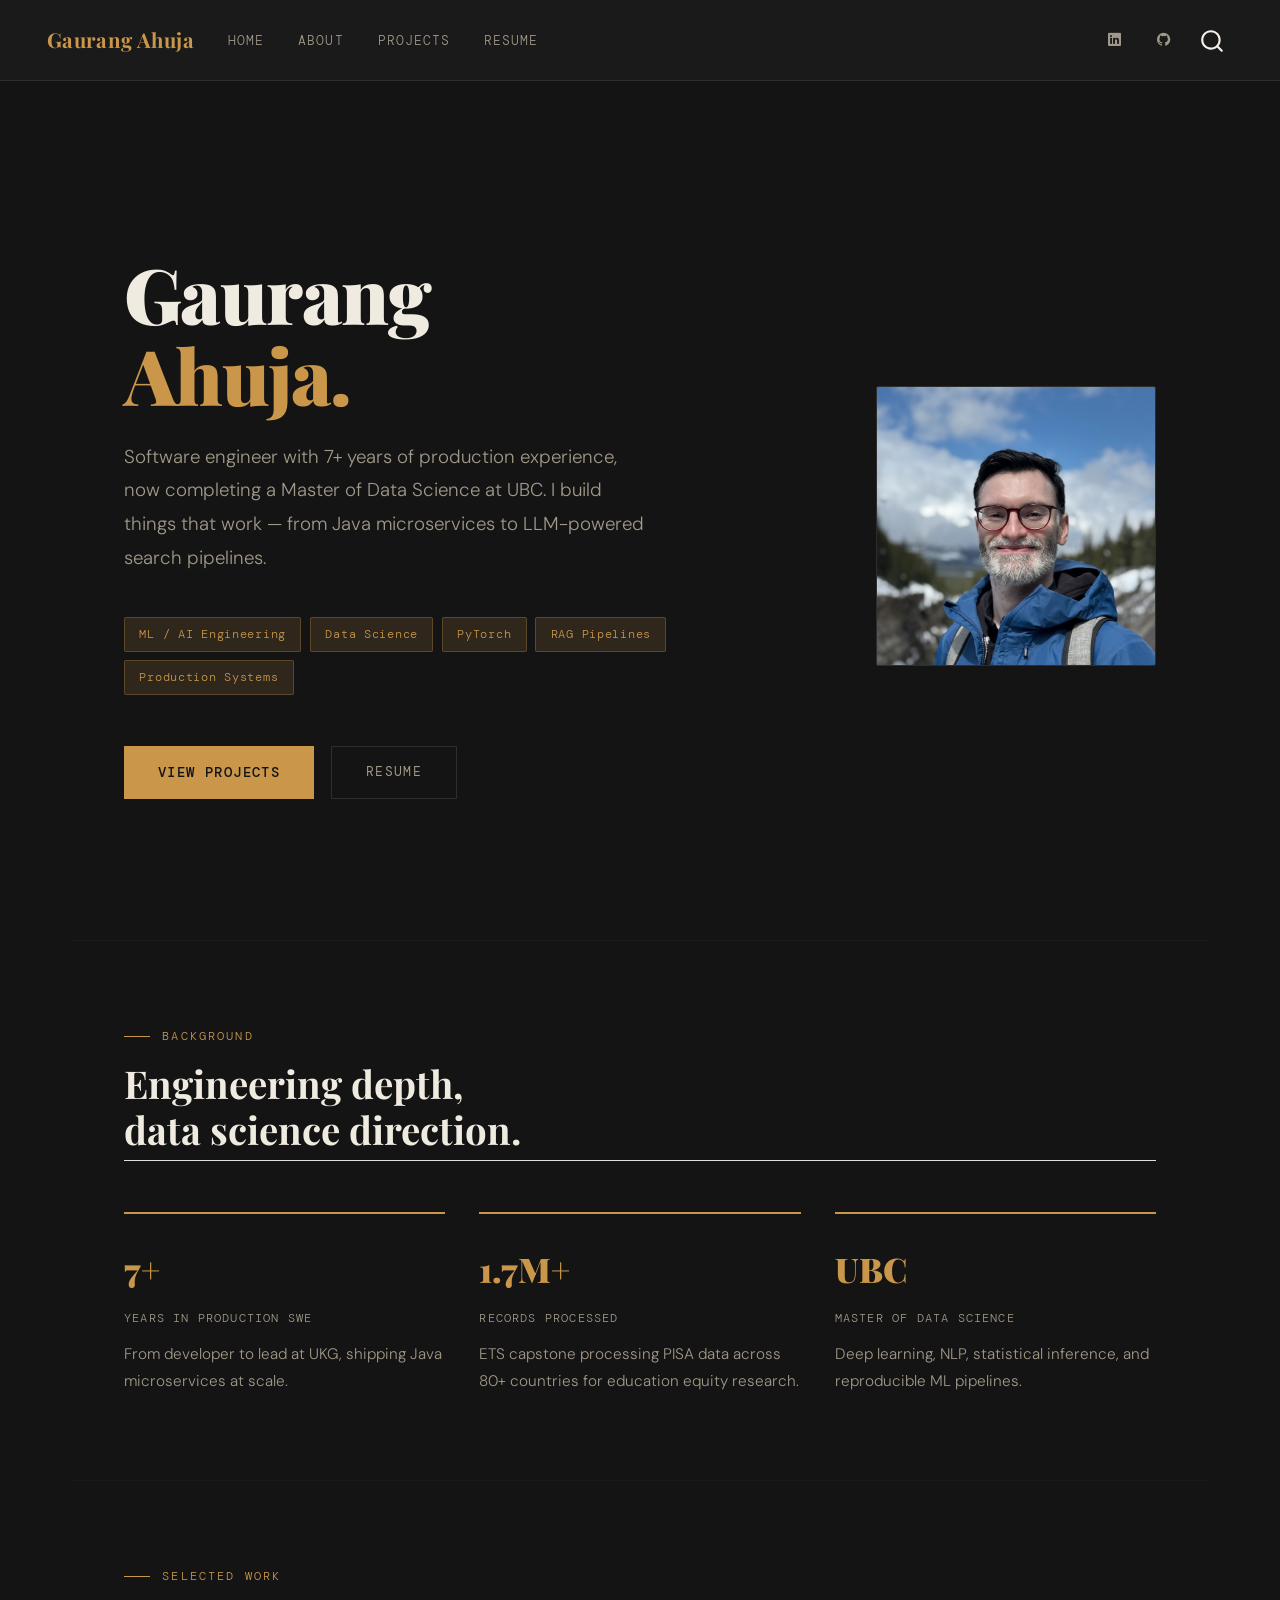
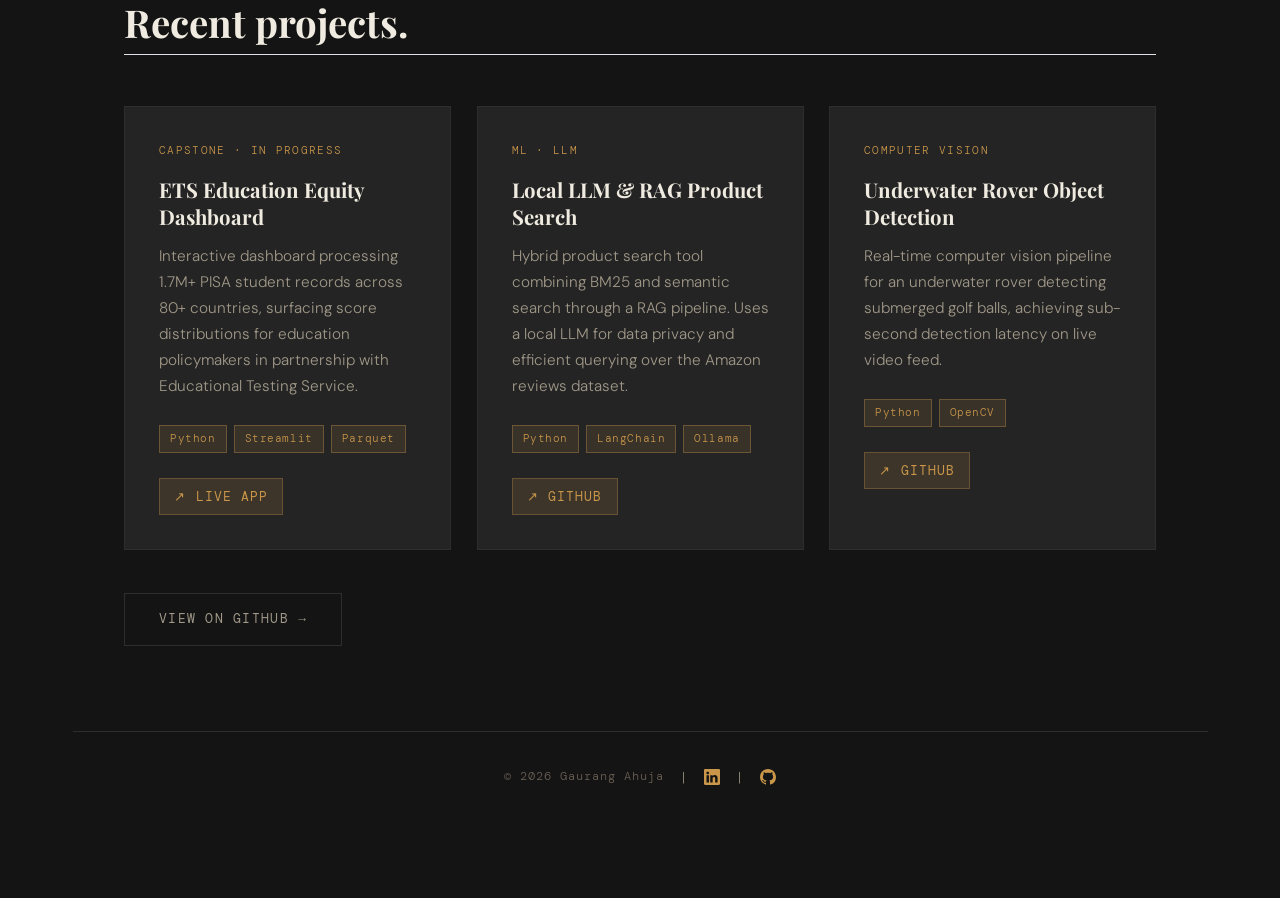
==== commit 3bbdd962: "fix image placement" ====
--- a/docs/index.html
+++ b/docs/index.html
@@ -251,7 +251,7 @@
 
   </div>
   <div style="margin-top: 2.5rem;">
-    <a href="./projects.html" class="btn-secondary-custom">View all projects →</a>
+    <a href="https://github.com/gaurang23" class="btn-secondary-custom" target="_blank">View on GitHub →</a>
   </div>
 </section>
 
--- a/docs/styles.css
+++ b/docs/styles.css
@@ -155,7 +155,7 @@
 
 .btn-primary-custom {
   font-family: 'DM Mono', monospace;
-  font-size: 0.75rem;
+  font-size: 0.82rem;
   letter-spacing: 0.1em;
   text-transform: uppercase;
   padding: 0.85rem 2rem;
@@ -195,7 +195,6 @@
 
 .hero-image {
   flex-shrink: 0;
-  position: relative;
 }
 
 .hero-image img {
@@ -211,18 +210,6 @@
   z-index: 1;
 }
 
-.hero-image::before {
-  content: '';
-  position: absolute;
-  top: 12px;
-  left: 12px;
-  right: -12px;
-  bottom: -12px;
-  border: 1px solid var(--border-accent);
-  border-radius: 2px;
-  z-index: 0;
-}
-
 /* ── Section layouts ── */
 .section {
   max-width: 1100px;
@@ -452,7 +439,7 @@
 
 .project-link {
   font-family: 'DM Mono', monospace;
-  font-size: 0.7rem;
+  font-size: 0.78rem;
   letter-spacing: 0.08em;
   text-transform: uppercase;
   color: var(--accent);
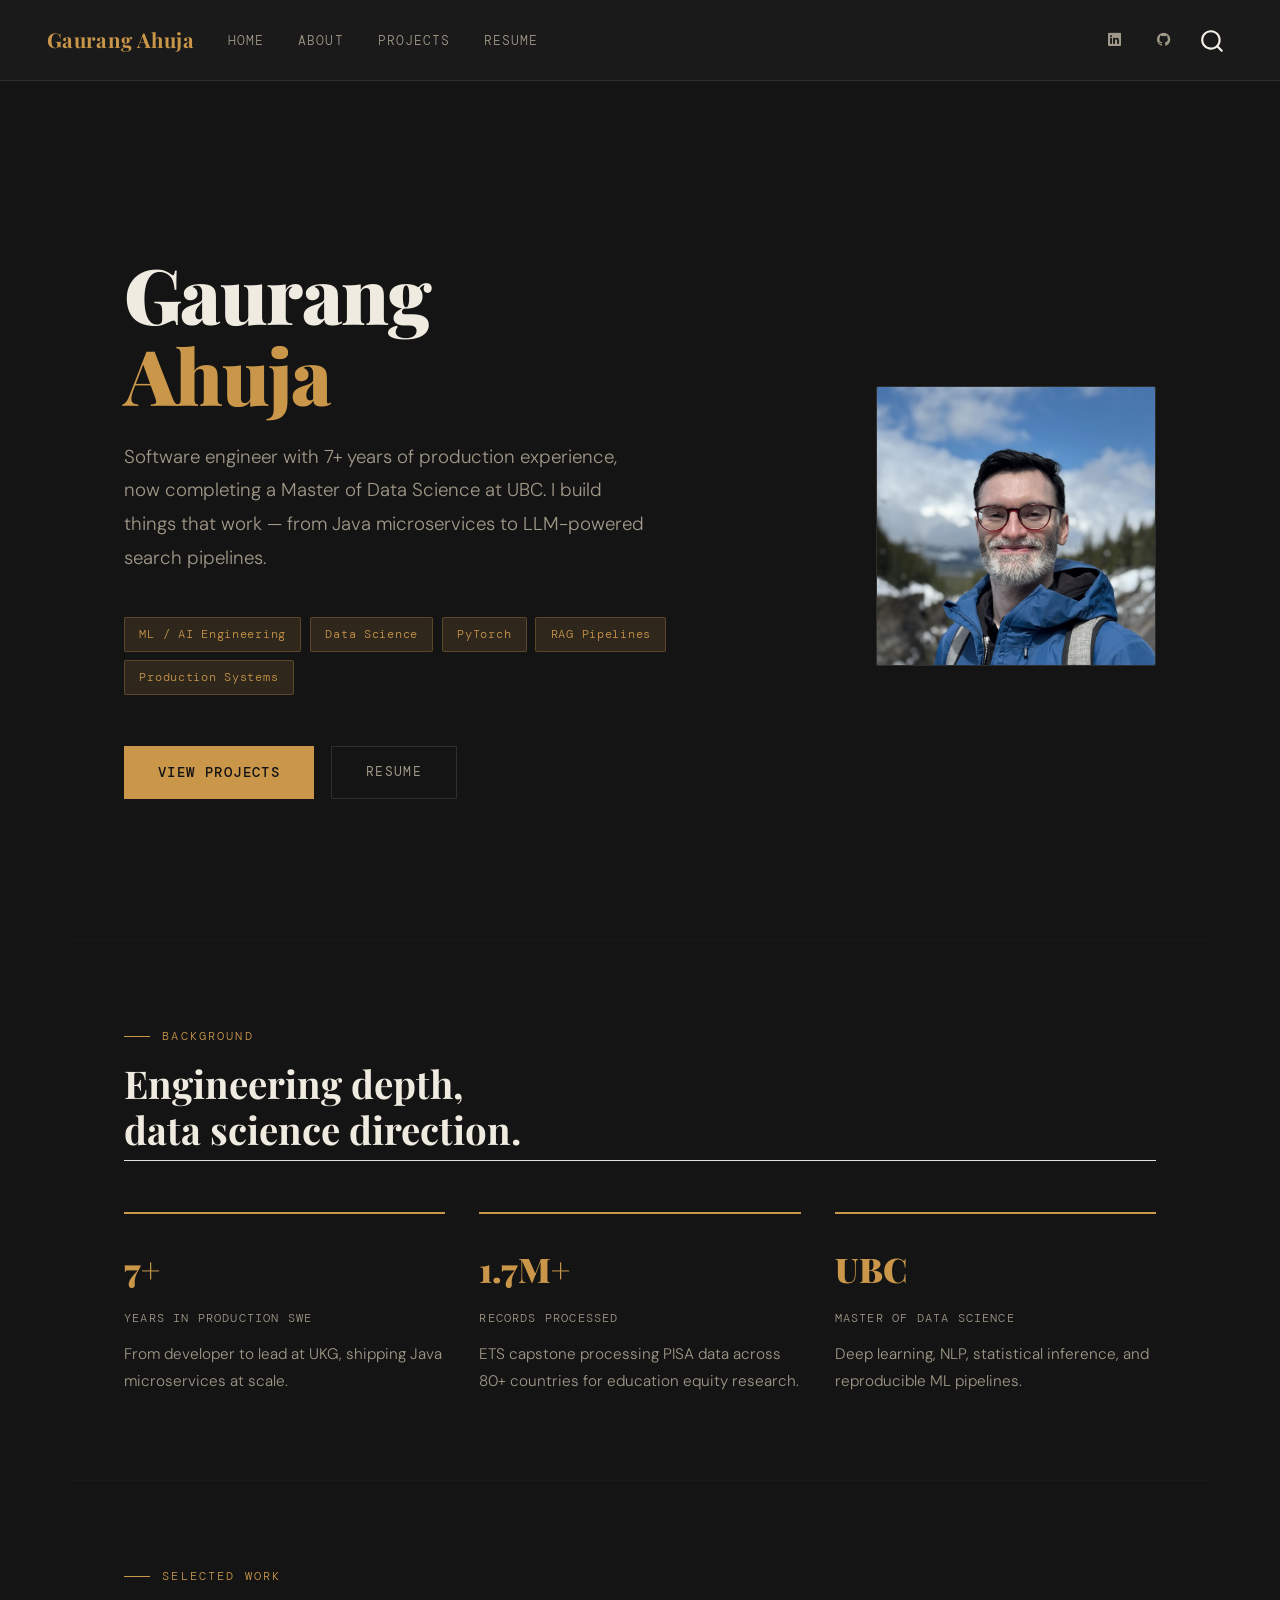
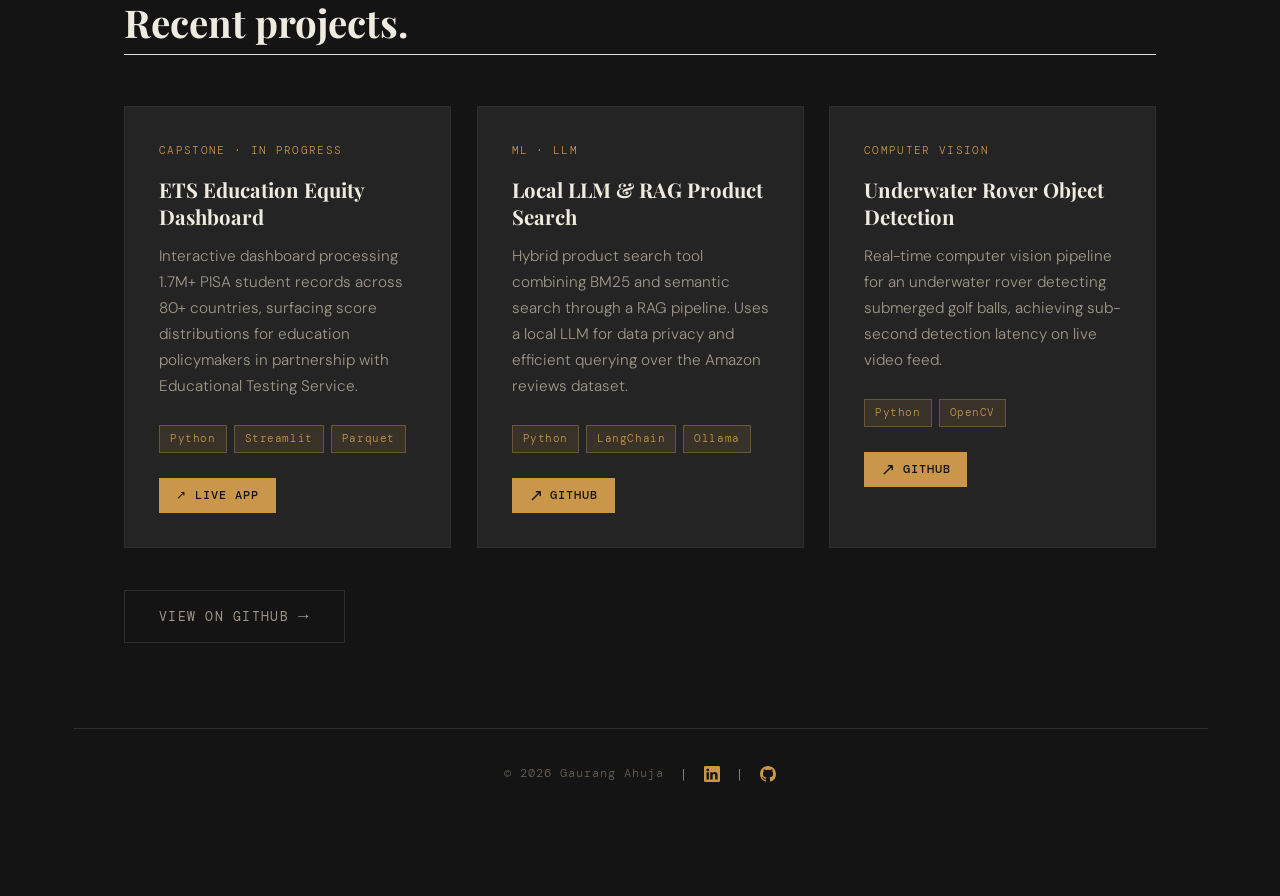
==== commit 4dff7899: "change button style" ====
--- a/docs/index.html
+++ b/docs/index.html
@@ -154,7 +154,7 @@
 
 <section class="hero">
   <div class="hero-text">
-    <h1>Gaurang<br><span>Ahuja.</span></h1>
+    <h1>Gaurang<br><span>Ahuja</span></h1>
     <p class="hero-subtitle">
       Software engineer with 7+ years of production experience, 
       now completing a Master of Data Science at UBC. 
@@ -232,7 +232,7 @@
         <span class="stack-tag">Ollama</span>
       </div>
       <div class="project-links">
-        <a href="https://github.com/gaurang23" class="project-link" target="_blank">↗ GitHub</a>
+        <a href="https://github.com/gaurang23" class="project-link" target="_blank"><span style="font-size: 1rem; line-height: 1;">↗</span> GitHub</a>
       </div>
     </div>
 
@@ -245,13 +245,13 @@
         <span class="stack-tag">OpenCV</span>
       </div>
       <div class="project-links">
-        <a href="https://github.com/gaurang23" class="project-link" target="_blank">↗ GitHub</a>
+        <a href="https://github.com/gaurang23" class="project-link" target="_blank"><span style="font-size: 1rem; line-height: 1;">↗</span> GitHub</a>
       </div>
     </div>
 
   </div>
   <div style="margin-top: 2.5rem;">
-    <a href="https://github.com/gaurang23" class="btn-secondary-custom" target="_blank">View on GitHub →</a>
+    <a href="https://github.com/gaurang23" class="btn-secondary-custom" target="_blank">View on GitHub <span style="font-size: 1rem; line-height: 1;">→</span> </a>
   </div>
 </section>
 
--- a/docs/styles.css
+++ b/docs/styles.css
@@ -439,22 +439,26 @@
 
 .project-link {
   font-family: 'DM Mono', monospace;
-  font-size: 0.78rem;
+  font-size: 0.7rem;
   letter-spacing: 0.08em;
   text-transform: uppercase;
-  color: var(--accent);
+  color: #141414;
   text-decoration: none !important;
   display: flex;
   align-items: center;
   gap: 0.4rem;
-  transition: color 0.2s ease;
-  border: 1px solid var(--border-accent);
-  padding: 0.35rem 0.85rem;
-  background: var(--accent-dim);
+  transition: background 0.2s ease, transform 0.2s ease;
+  background: var(--accent);
+  padding: 0.4rem 1rem;
+  border-radius: 0;
+  border: none;
+  font-weight: 500;
 }
 
 .project-link:hover {
-  color: var(--accent-light);
+  background: var(--accent-light);
+  color: #141414;
+  transform: translateY(-1px);
 }
 
 /* ── Resume page ── */
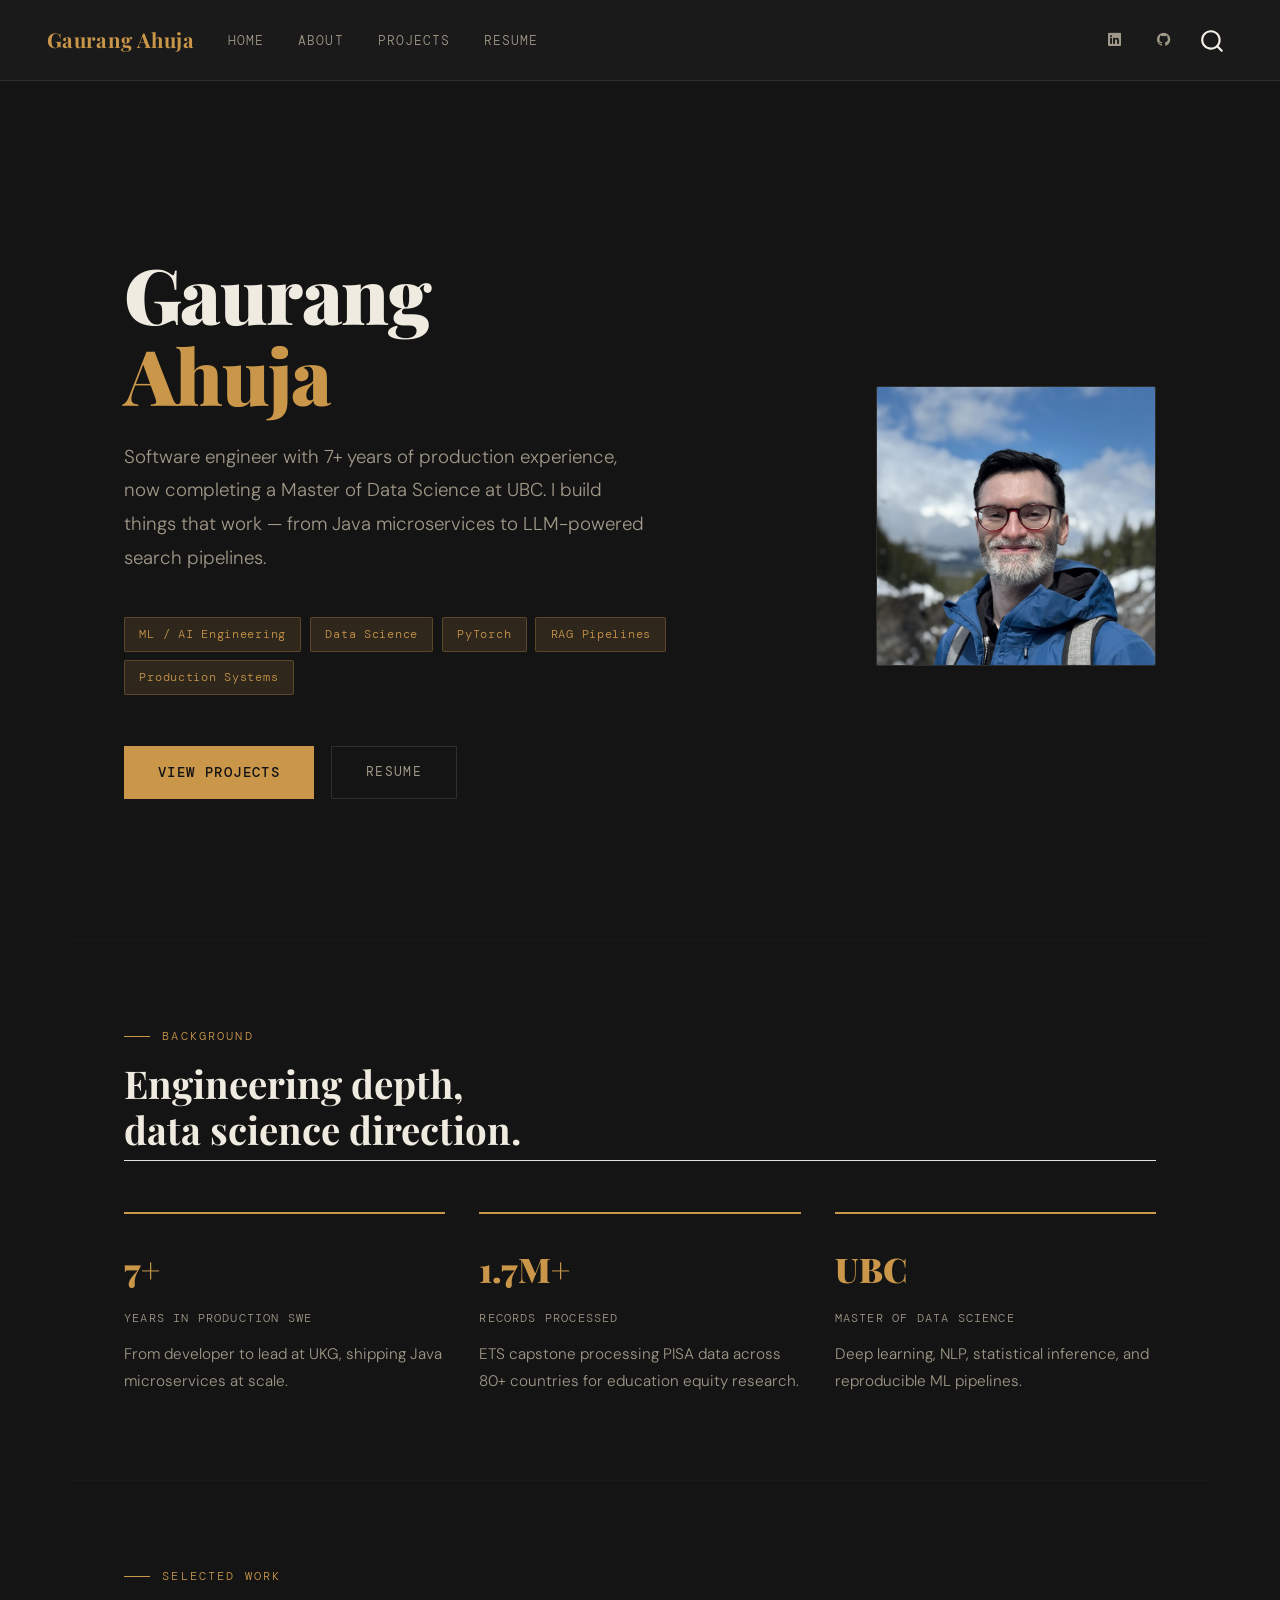
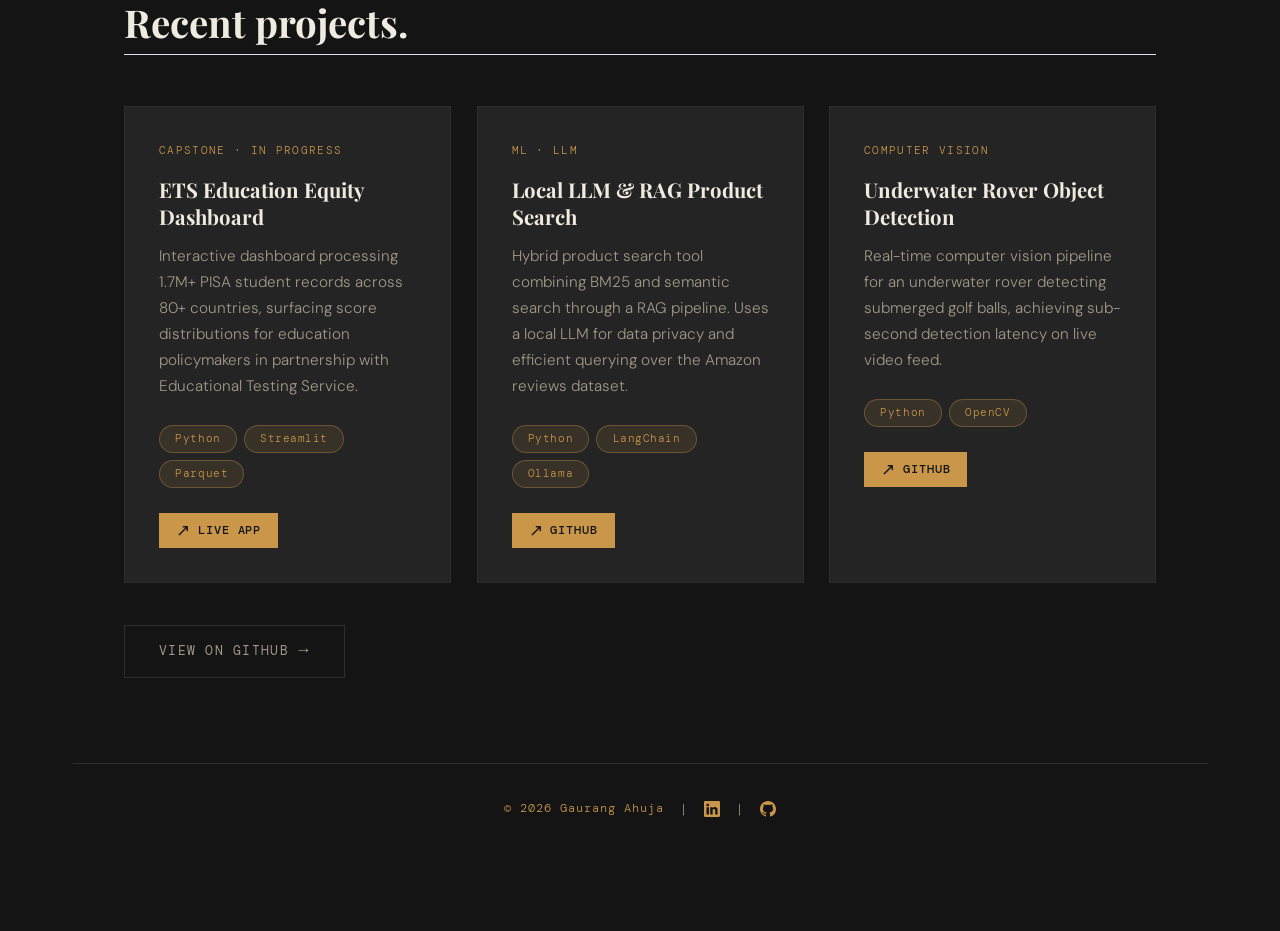
==== commit 625761fe: "change boxes to ovals" ====
--- a/docs/index.html
+++ b/docs/index.html
@@ -218,7 +218,7 @@
         <span class="stack-tag">Parquet</span>
       </div>
       <div class="project-links">
-        <a href="https://019e4677-6a04-aa54-3548-1eae51bbdb21.share.connect.posit.cloud/" class="project-link" target="_blank">↗ Live App</a>
+        <a href="https://019e4677-6a04-aa54-3548-1eae51bbdb21.share.connect.posit.cloud/" class="project-link" target="_blank"><span style="font-size: 1rem; line-height: 1;">↗</span> Live App</a>
       </div>
     </div>
 
@@ -256,7 +256,7 @@
 </section>
 
 <footer class="site-footer">
-  <span>© 2026 Gaurang Ahuja</span>
+  <span style="color: var(--accent);">© 2026 Gaurang Ahuja</span>
   &nbsp;<span style="color: var(--text-secondary);">|</span>&nbsp;
   <a href="https://www.linkedin.com/in/gaurang-ahuja/" style="color: var(--accent); text-decoration: none;" title="LinkedIn">
     <svg xmlns="http://www.w3.org/2000/svg" width="16" height="16" fill="currentColor" viewbox="0 0 16 16" style="vertical-align: middle;">
--- a/docs/styles.css
+++ b/docs/styles.css
@@ -426,7 +426,8 @@
   font-family: 'DM Mono', monospace;
   font-size: 0.65rem;
   letter-spacing: 0.05em;
-  padding: 0.2rem 0.6rem;
+  padding: 0.2rem 0.9rem;
+  border-radius: 999px;
   background: rgba(201, 150, 74, 0.12);
   color: #c9964a;
   border: 1px solid rgba(201, 150, 74, 0.35);
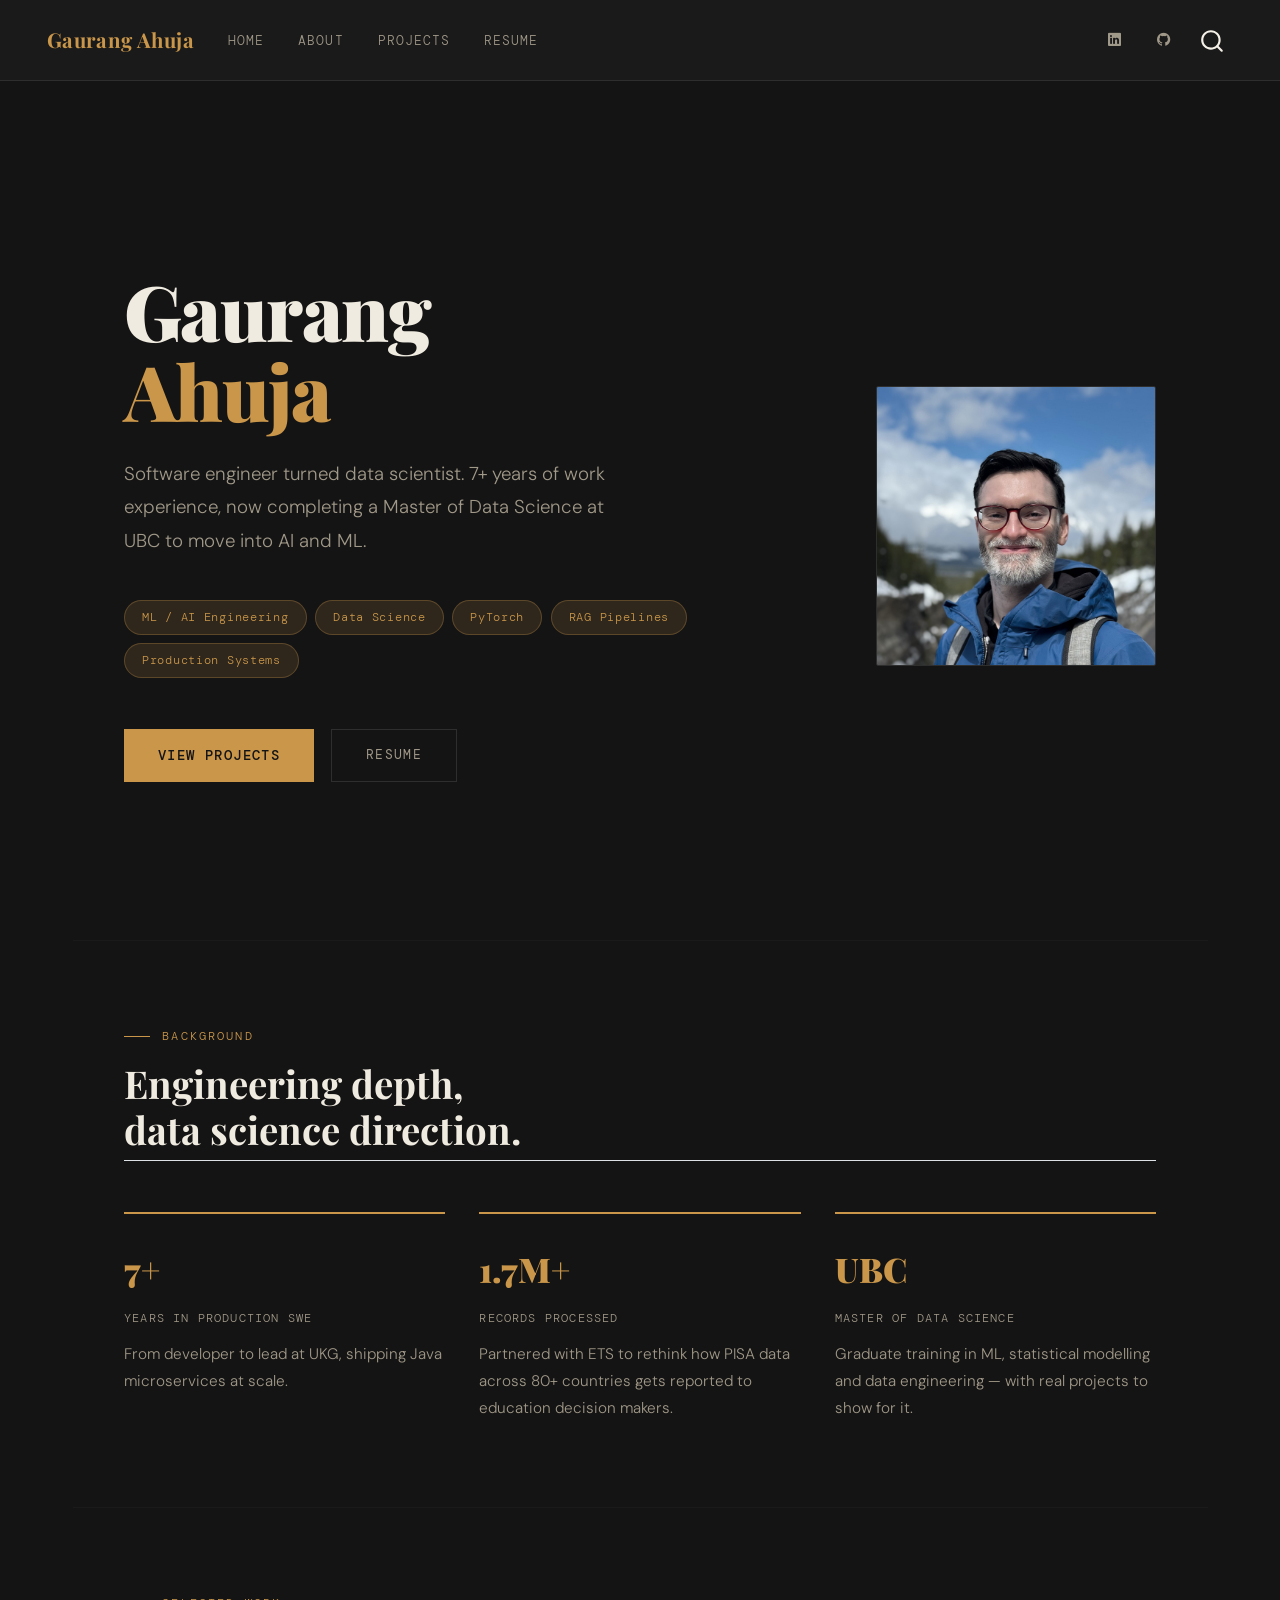
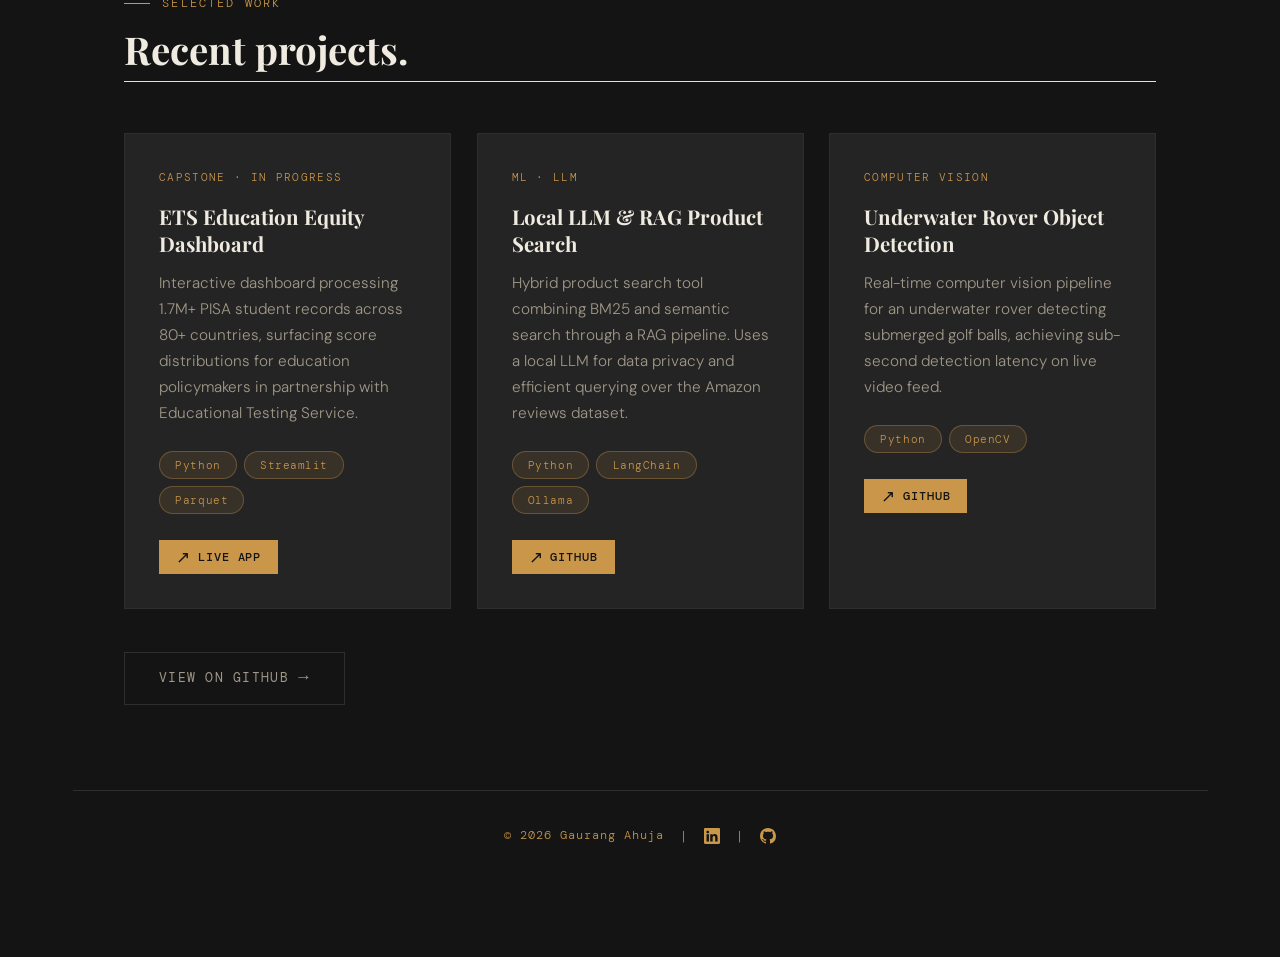
==== commit ec53e5a8: "change up the text" ====
--- a/docs/index.html
+++ b/docs/index.html
@@ -156,9 +156,8 @@
   <div class="hero-text">
     <h1>Gaurang<br><span>Ahuja</span></h1>
     <p class="hero-subtitle">
-      Software engineer with 7+ years of production experience, 
-      now completing a Master of Data Science at UBC. 
-      I build things that work — from Java microservices to LLM-powered search pipelines.
+      Software engineer turned data scientist.
+      7+ years of work experience, now completing a Master of Data Science at UBC to move into AI and ML.
     </p>
     <div class="hero-tags">
       <span class="tag">ML / AI Engineering</span>
@@ -191,12 +190,12 @@
     <div style="border-top: 2px solid var(--accent); padding-top: 1.5rem;">
       <div style="font-family: 'Playfair Display', serif; font-size: 2rem; font-weight: 900; color: var(--accent); margin-bottom: 0.5rem;">1.7M+</div>
       <div style="font-family: 'DM Mono', monospace; font-size: 0.7rem; letter-spacing: 0.1em; text-transform: uppercase; color: var(--text-secondary); margin-bottom: 0.75rem;">Records Processed</div>
-      <div style="font-size: 0.9rem; color: var(--text-secondary);">ETS capstone processing PISA data across 80+ countries for education equity research.</div>
+      <div style="font-size: 0.9rem; color: var(--text-secondary);">Partnered with ETS to rethink how PISA data across 80+ countries gets reported to education decision makers.</div>
     </div>
     <div style="border-top: 2px solid var(--accent); padding-top: 1.5rem;">
       <div style="font-family: 'Playfair Display', serif; font-size: 2rem; font-weight: 900; color: var(--accent); margin-bottom: 0.5rem;">UBC</div>
       <div style="font-family: 'DM Mono', monospace; font-size: 0.7rem; letter-spacing: 0.1em; text-transform: uppercase; color: var(--text-secondary); margin-bottom: 0.75rem;">Master of Data Science</div>
-      <div style="font-size: 0.9rem; color: var(--text-secondary);">Deep learning, NLP, statistical inference, and reproducible ML pipelines.</div>
+      <div style="font-size: 0.9rem; color: var(--text-secondary);">Graduate training in ML, statistical modelling and data engineering — with real projects to show for it.</div>
     </div>
   </div>
 </section>
--- a/docs/styles.css
+++ b/docs/styles.css
@@ -140,11 +140,11 @@
   font-family: 'DM Mono', monospace;
   font-size: 0.7rem;
   letter-spacing: 0.06em;
-  padding: 0.35rem 0.85rem;
+  padding: 0.35rem 1rem;
   border: 1px solid var(--border-accent);
   color: var(--accent);
   background: var(--accent-dim);
-  border-radius: 2px;
+  border-radius: 999px;
 }
 
 .hero-cta {
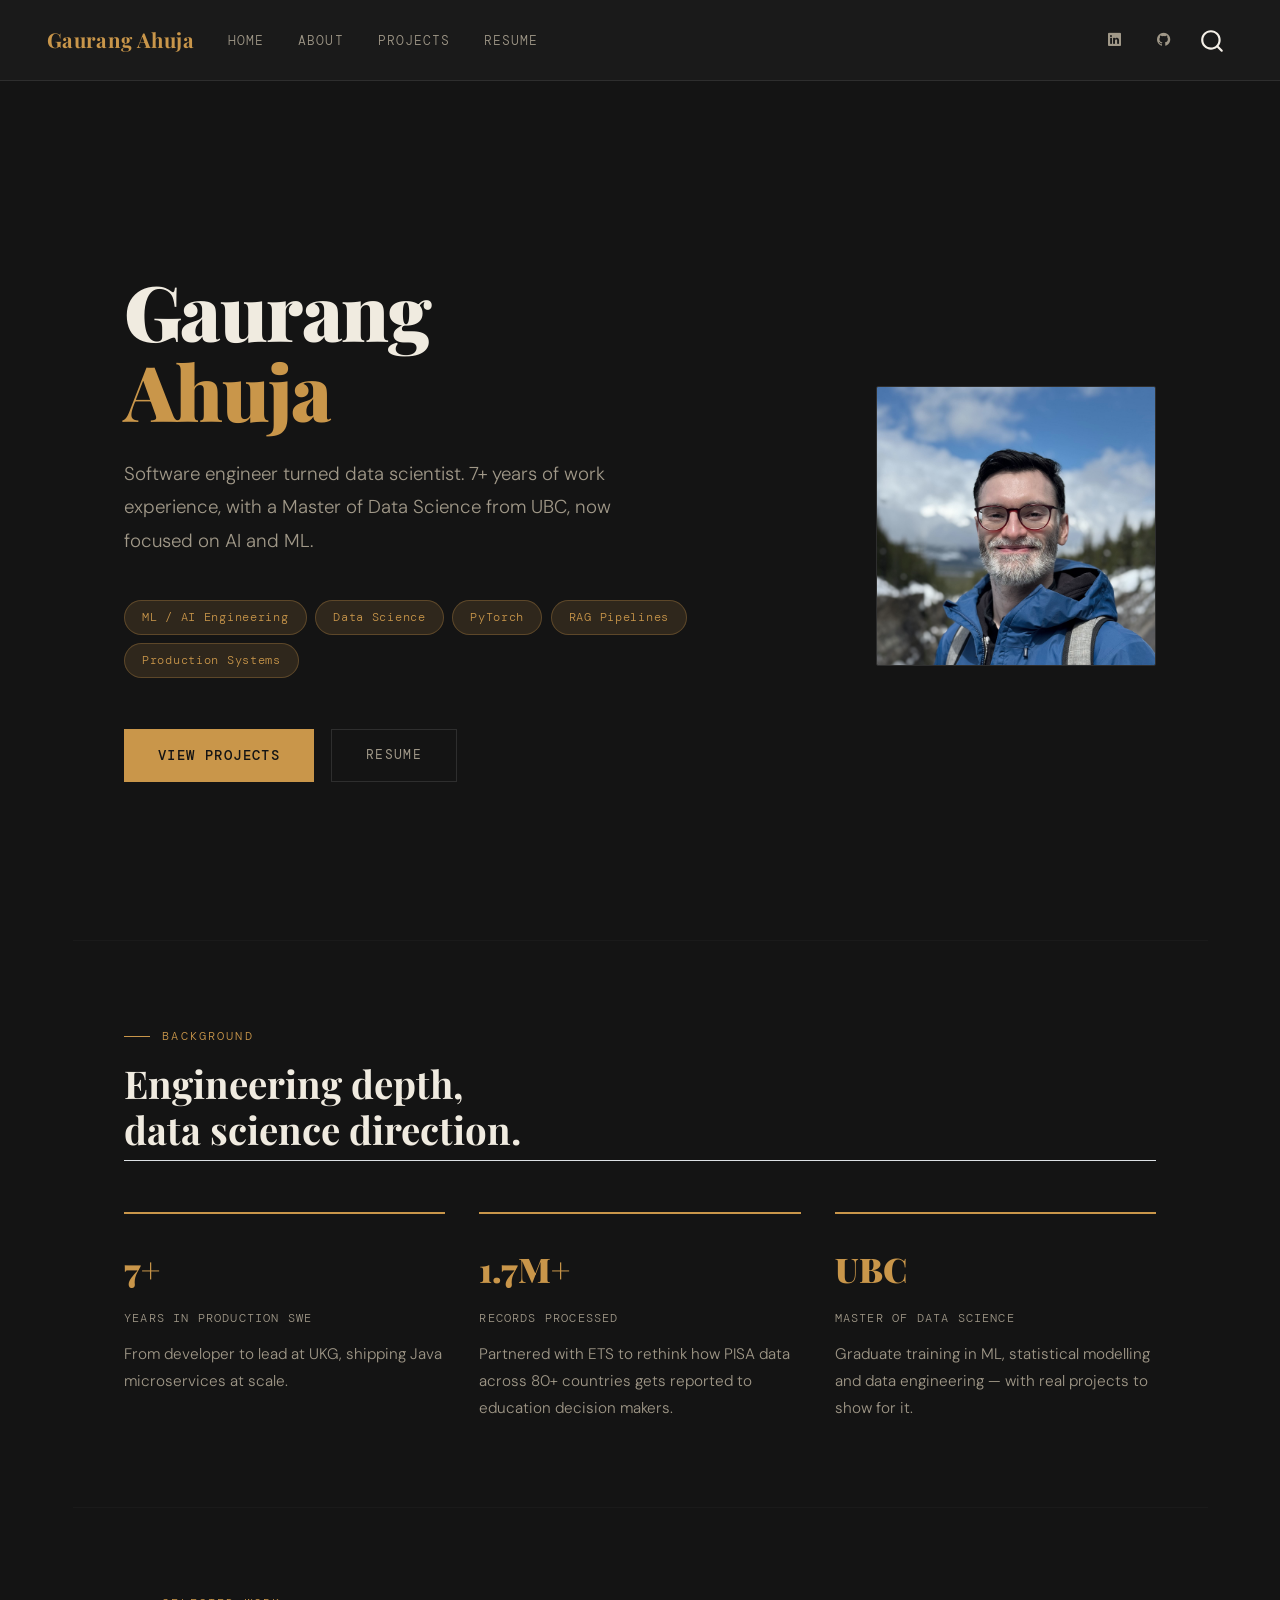
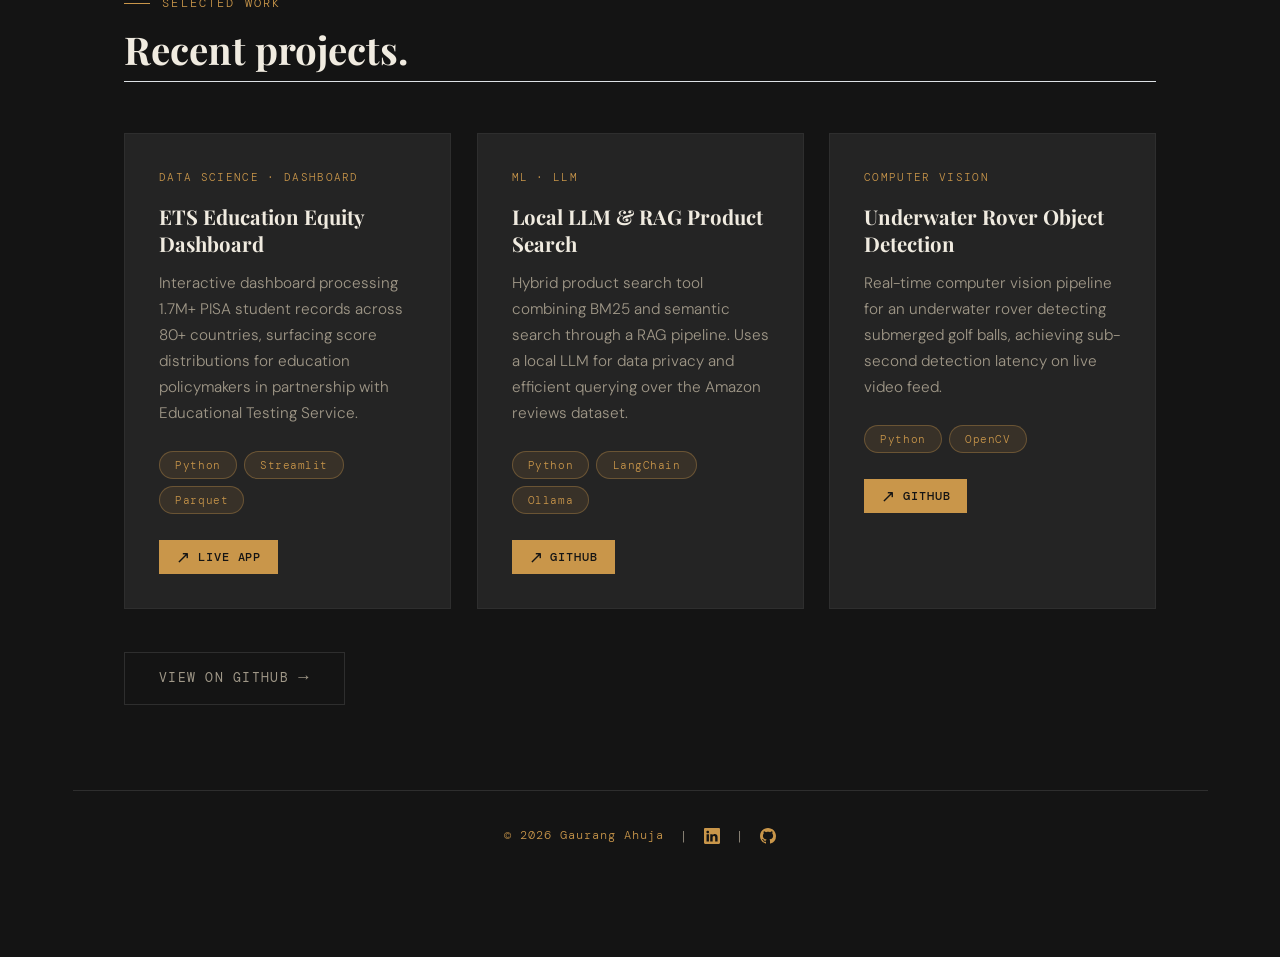
==== commit 835b4cfe: "update after mds completion" ====
--- a/docs/index.html
+++ b/docs/index.html
@@ -157,7 +157,7 @@
     <h1>Gaurang<br><span>Ahuja</span></h1>
     <p class="hero-subtitle">
       Software engineer turned data scientist.
-      7+ years of work experience, now completing a Master of Data Science at UBC to move into AI and ML.
+      7+ years of work experience, with a Master of Data Science from UBC, now focused on AI and ML.
     </p>
     <div class="hero-tags">
       <span class="tag">ML / AI Engineering</span>
@@ -208,7 +208,7 @@
   <div class="projects-grid">
 
     <div class="project-card">
-      <div class="project-badge">Capstone · In Progress</div>
+      <div class="project-badge">Data Science · Dashboard</div>
       <div class="project-title">ETS Education Equity Dashboard</div>
       <p class="project-desc">Interactive dashboard processing 1.7M+ PISA student records across 80+ countries, surfacing score distributions for education policymakers in partnership with Educational Testing Service.</p>
       <div class="project-stack">
@@ -231,7 +231,7 @@
         <span class="stack-tag">Ollama</span>
       </div>
       <div class="project-links">
-        <a href="https://github.com/gaurang23" class="project-link" target="_blank"><span style="font-size: 1rem; line-height: 1;">↗</span> GitHub</a>
+        <a href="https://github.com/UBC-MDS/DSCI_575_project_sidmlk07_ga446" class="project-link" target="_blank"><span style="font-size: 1rem; line-height: 1;">↗</span> GitHub</a>
       </div>
     </div>
 
@@ -244,7 +244,7 @@
         <span class="stack-tag">OpenCV</span>
       </div>
       <div class="project-links">
-        <a href="https://github.com/gaurang23" class="project-link" target="_blank"><span style="font-size: 1rem; line-height: 1;">↗</span> GitHub</a>
+        <a href="https://github.com/gaurang23/FYDP_computer_vision" class="project-link" target="_blank"><span style="font-size: 1rem; line-height: 1;">↗</span> GitHub</a>
       </div>
     </div>
 
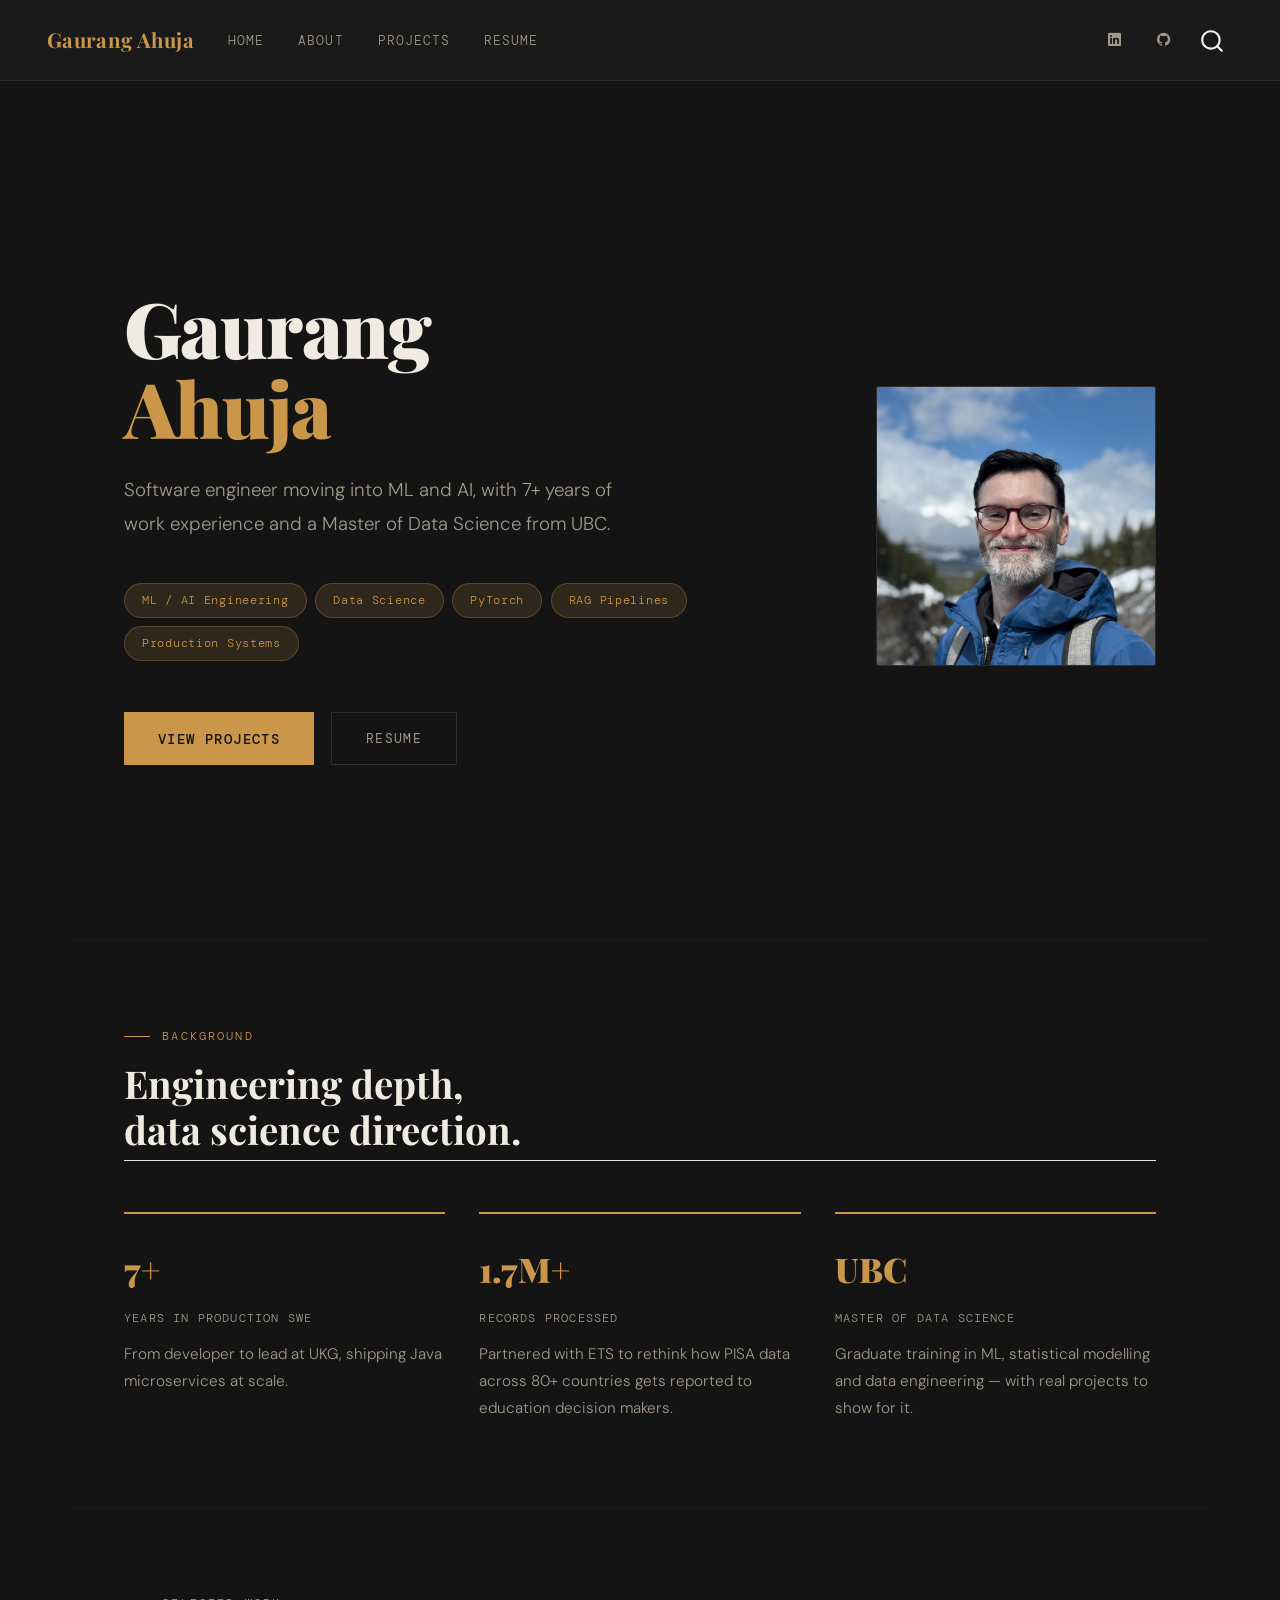
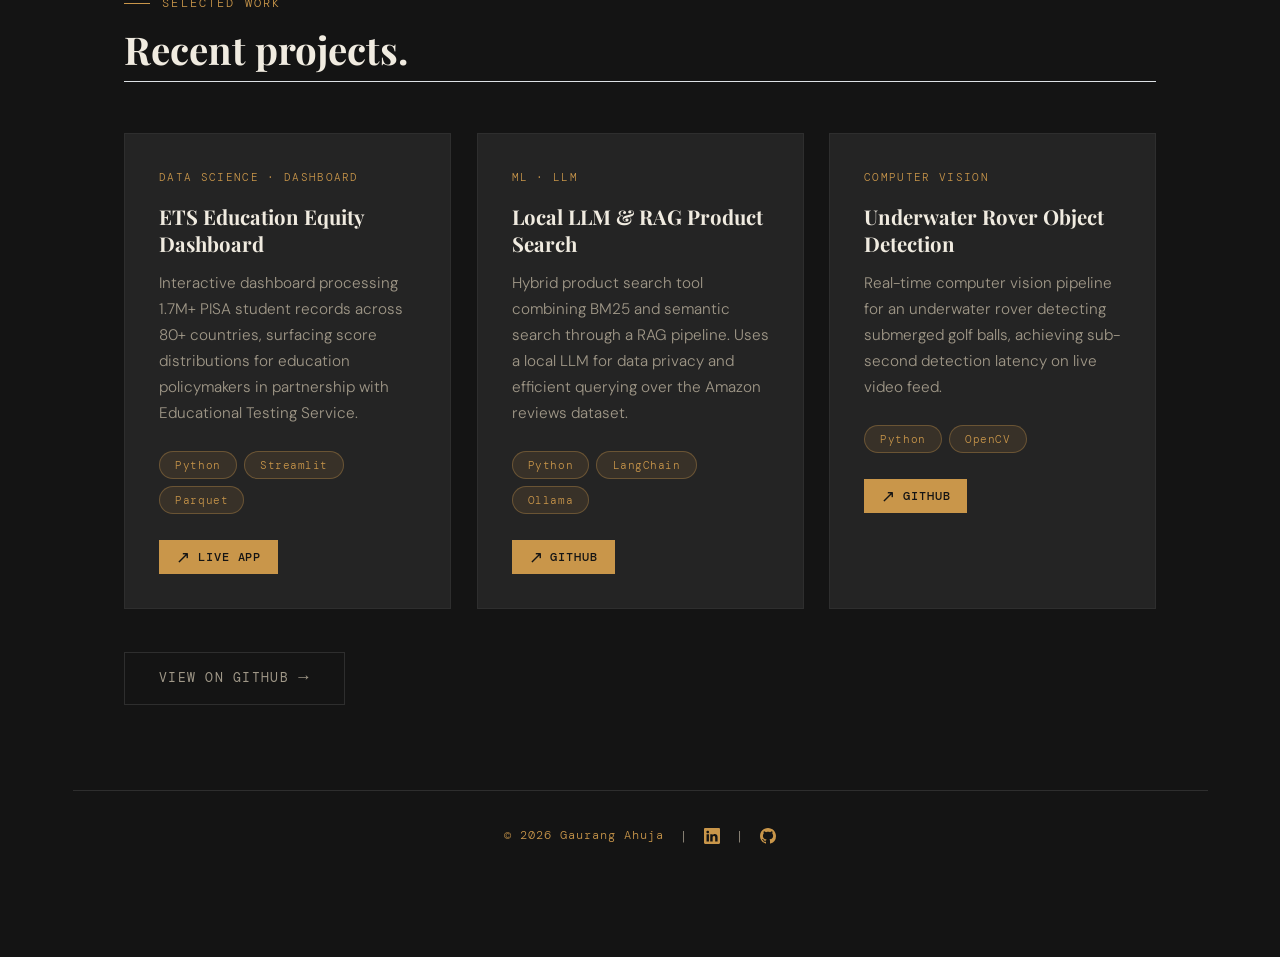
==== commit f610a05a: "render" ====
--- a/docs/index.html
+++ b/docs/index.html
@@ -156,8 +156,8 @@
   <div class="hero-text">
     <h1>Gaurang<br><span>Ahuja</span></h1>
     <p class="hero-subtitle">
-      Software engineer turned data scientist.
-      7+ years of work experience, with a Master of Data Science from UBC, now focused on AI and ML.
+      Software engineer moving into ML and AI, with
+      7+ years of work experience and a Master of Data Science from UBC.
     </p>
     <div class="hero-tags">
       <span class="tag">ML / AI Engineering</span>
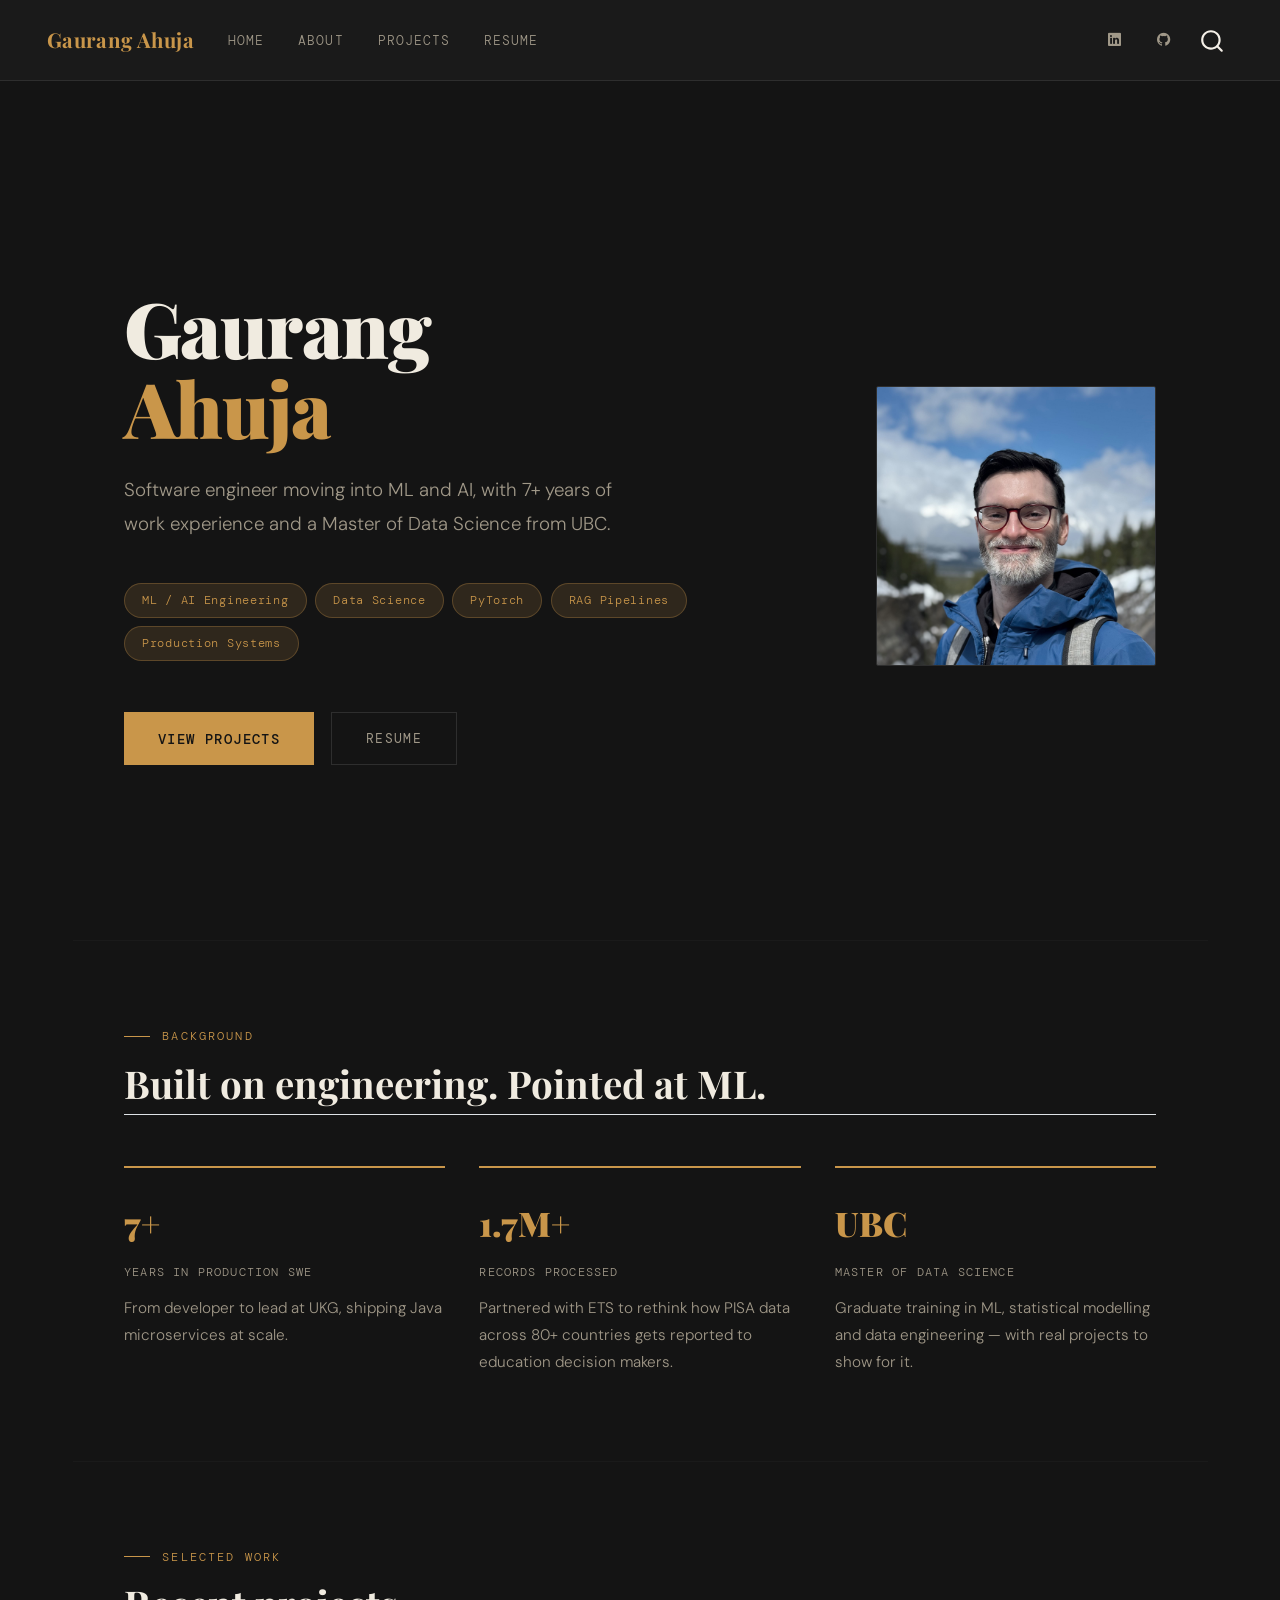
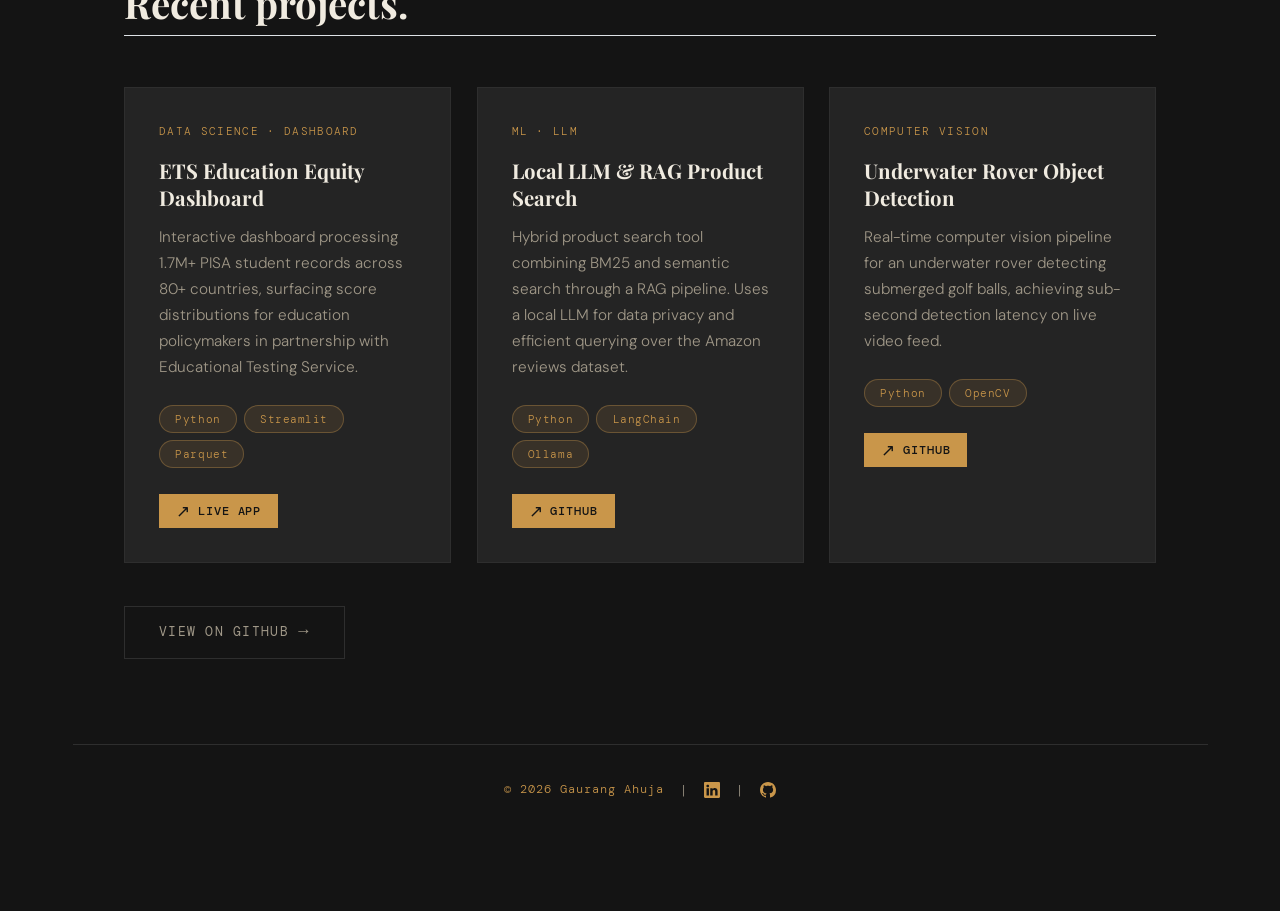
==== commit 61384a73: "clean up gitignore and remove cached temp files" ====
--- a/docs/index.html
+++ b/docs/index.html
@@ -180,7 +180,7 @@
 
 <section class="section">
   <div class="section-label">Background</div>
-  <h2 class="anchored">Engineering depth,<br>data science direction.</h2>
+  <h2 class="anchored">Built on engineering. Pointed at ML.</h2>
   <div style="display: grid; grid-template-columns: 1fr 1fr 1fr; gap: 2rem;">
     <div style="border-top: 2px solid var(--accent); padding-top: 1.5rem;">
       <div style="font-family: 'Playfair Display', serif; font-size: 2rem; font-weight: 900; color: var(--accent); margin-bottom: 0.5rem;">7+</div>
--- a/docs/styles.css
+++ b/docs/styles.css
@@ -365,7 +365,7 @@
   padding: 2rem;
   transition: border-color 0.2s ease, transform 0.2s ease;
   position: relative;
-  overflow: hidden;
+  overflow: visible;
 }
 
 .project-card::before {
